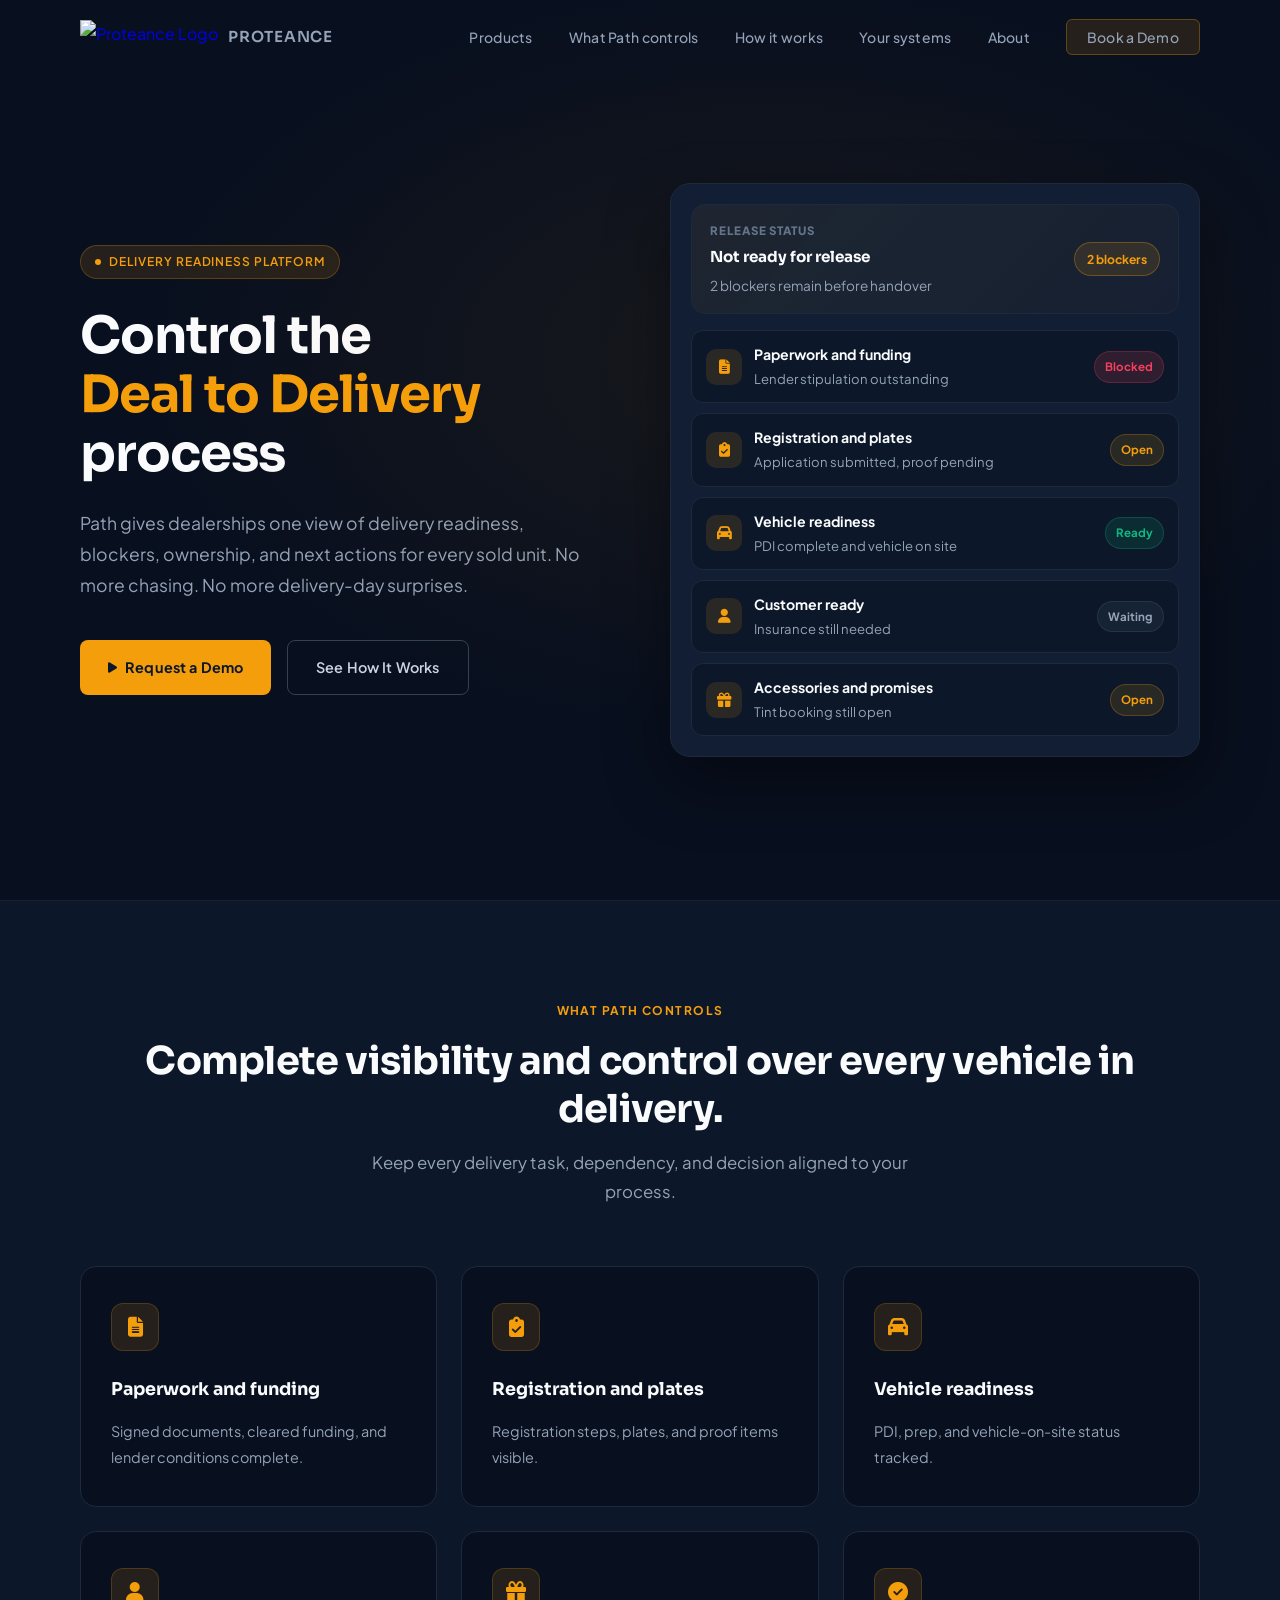
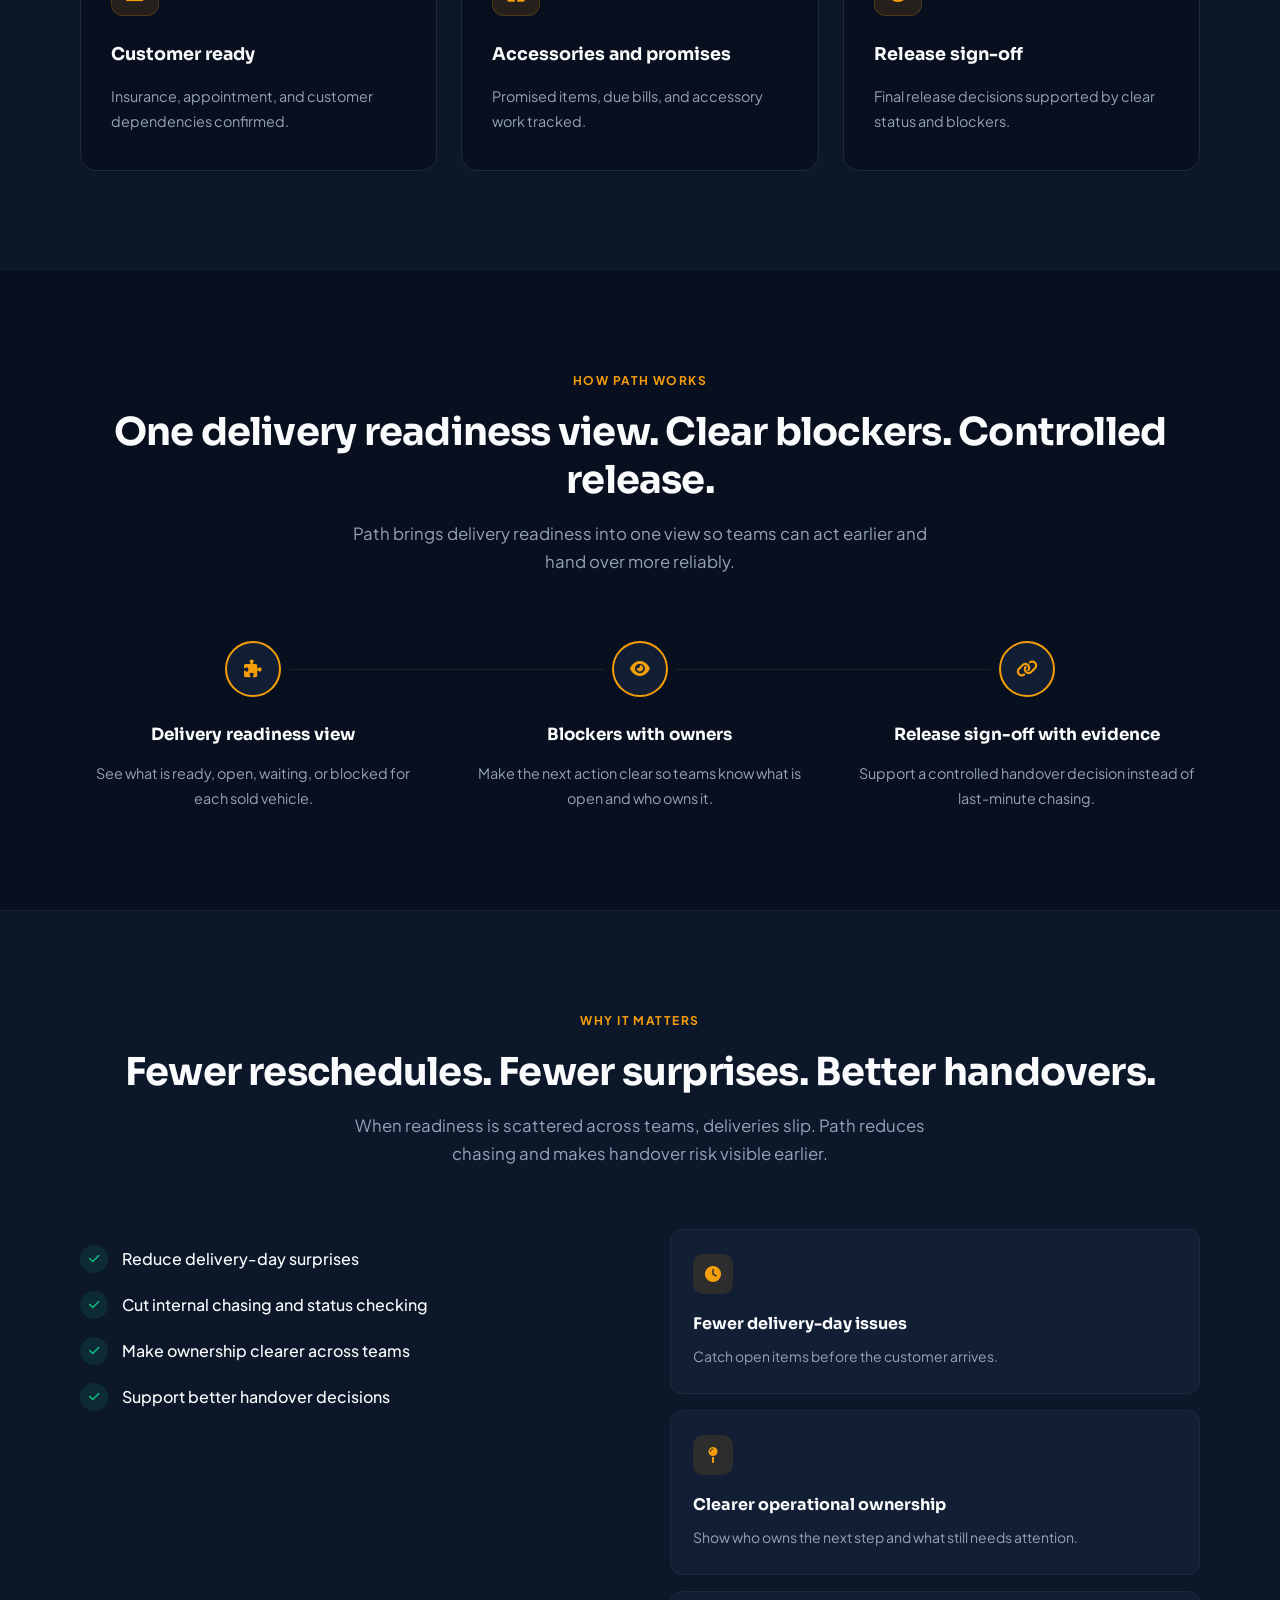
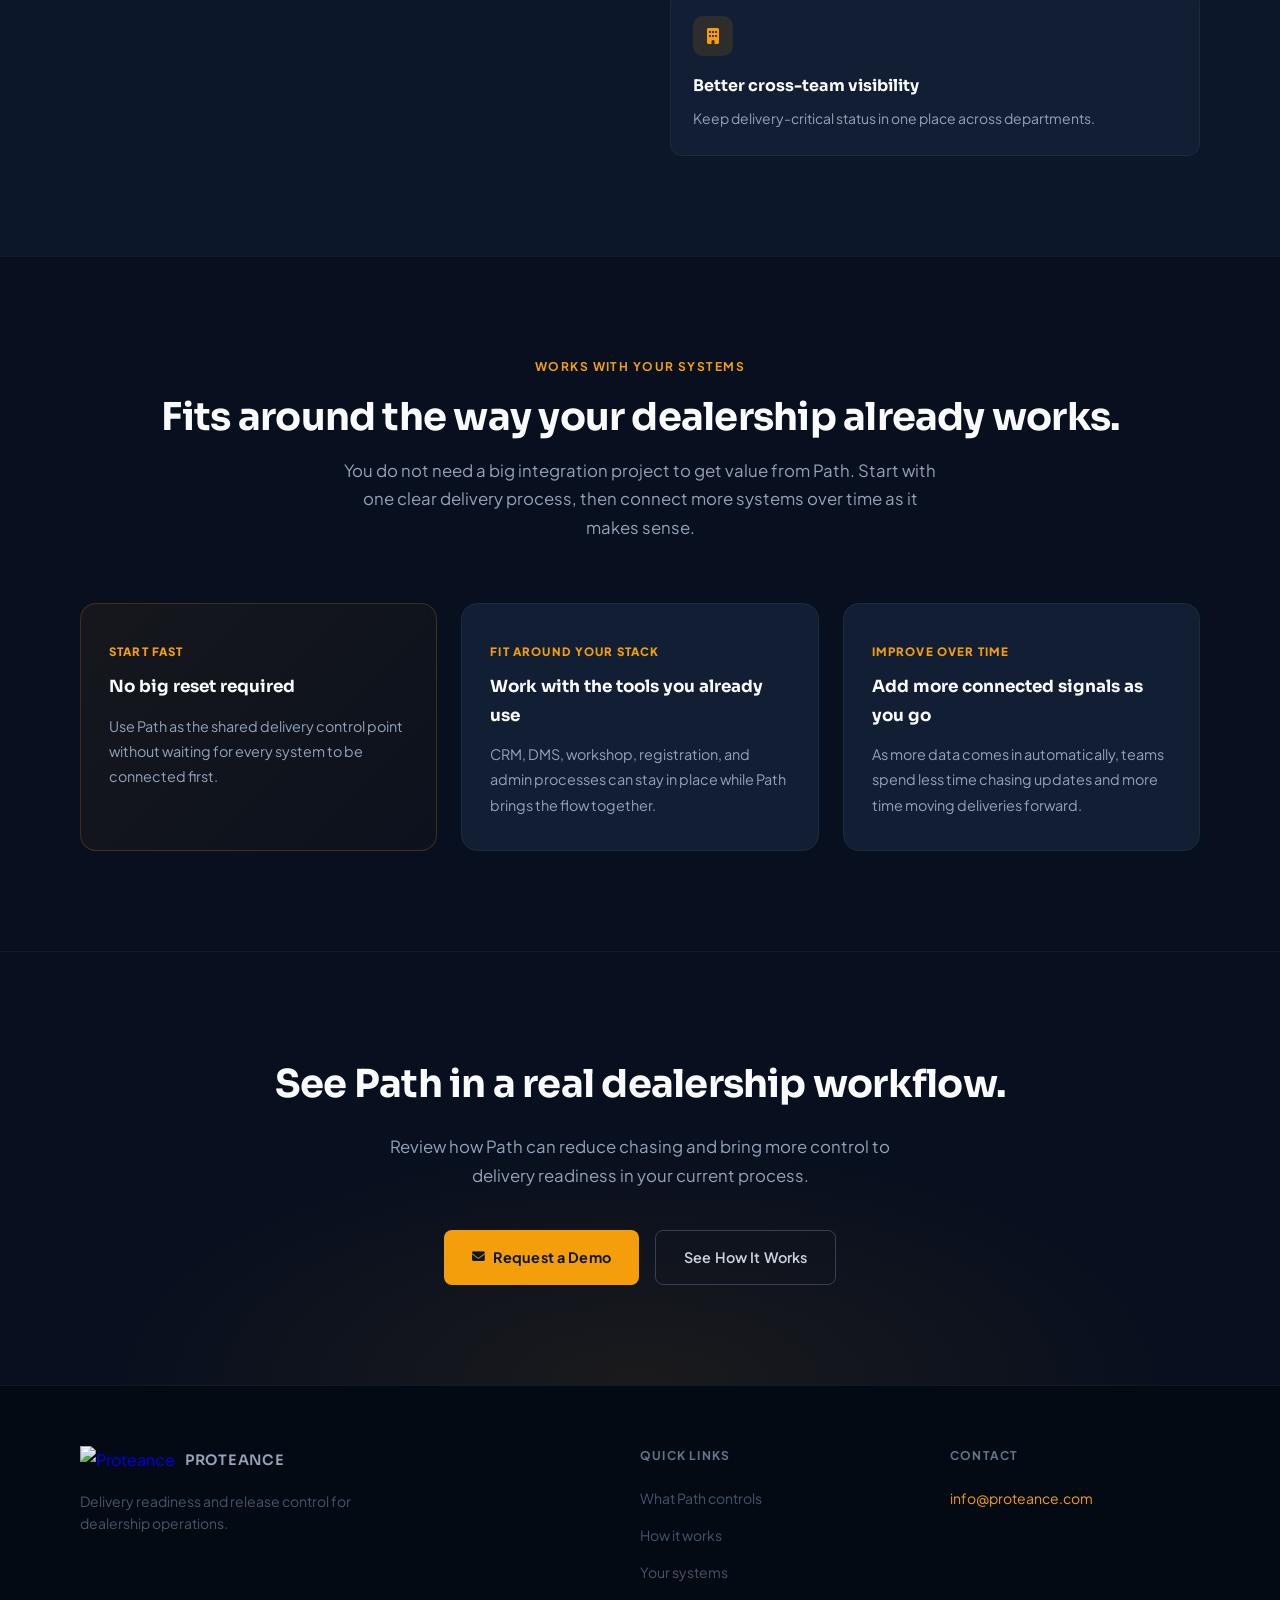
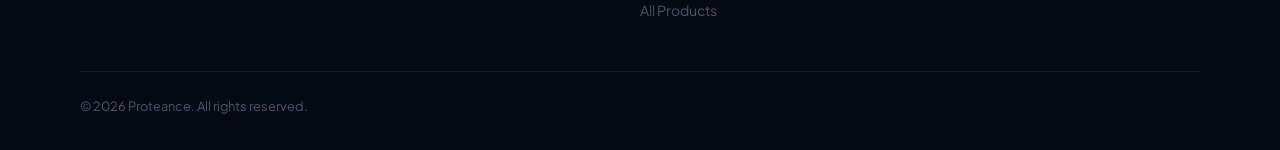
==== propath/index.html @ 4f85d1dd "Dark theme migration, add ProPath page, remove OMDA/Engage/David Campbell - Migrate styles.css to DI" ====
<!DOCTYPE html>
<html lang="en">
<head>
    <meta charset="UTF-8">
    <meta name="viewport" content="width=device-width, initial-scale=1.0">
    <title>Proteance Path — Deal to Delivery Control for Dealerships</title>
    <meta name="description" content="Proteance Path gives dealerships one view of delivery readiness, blockers, ownership, and next actions for every sold unit.">
    <link rel="preconnect" href="https://fonts.googleapis.com">
    <link rel="preconnect" href="https://fonts.gstatic.com" crossorigin>
    <link href="https://fonts.googleapis.com/css2?family=Sora:wght@300;400;500;600;700;800&family=Plus+Jakarta+Sans:ital,wght@0,300;0,400;0,500;0,600;0,700;1,400&display=swap" rel="stylesheet">
    <link rel="stylesheet" href="https://cdnjs.cloudflare.com/ajax/libs/font-awesome/6.5.1/css/all.min.css">
    <link rel="stylesheet" href="propath.css">
</head>
<body>

    <!-- ============================================
         NAVIGATION
         ============================================ -->
    <nav class="nav" id="nav">
        <div class="nav__inner">
            <a href="../index.html" class="nav__logo">
                <img src="../WebsiteImages/P-Ray-Logo-POnly-transparent-v2.png" alt="Proteance Logo">
                <span class="nav__logo-name">Proteance</span>
            </a>
            <ul class="nav__links" id="navLinks">
                <li><a href="../index.html#products">Products</a></li>
                <li><a href="#readiness">What Path controls</a></li>
                <li><a href="#how-it-works">How it works</a></li>
                <li><a href="#integrations">Your systems</a></li>
                <li><a href="../about.html">About</a></li>
                <li><a href="../index.html#contact" class="nav__cta">Book a Demo</a></li>
            </ul>
            <button class="nav__toggle" id="mobileToggle" aria-label="Open navigation menu" aria-expanded="false">
                <i class="fa fa-bars"></i>
            </button>
        </div>
    </nav>

    <!-- ============================================
         HERO
         ============================================ -->
    <section class="hero" id="hero">
        <div class="hero__inner">

            <!-- Left: Copy -->
            <div class="hero__copy">
                <div class="hero__badge">
                    <span class="hero__badge-dot"></span>
                    Delivery Readiness Platform
                </div>
                <h1 class="hero__title">
                    Control the<br>
                    <em>Deal to Delivery</em> process
                </h1>
                <p class="hero__subtitle">
                    Path gives dealerships one view of delivery readiness, blockers, ownership, and next actions for every sold unit. No more chasing. No more delivery-day surprises.
                </p>
                <div class="hero__actions">
                    <a href="../index.html#contact" class="btn--primary">
                        <i class="fa-solid fa-play" style="font-size:0.75rem"></i>
                        Request a Demo
                    </a>
                    <a href="#how-it-works" class="btn--ghost">
                        See How It Works
                    </a>
                </div>
            </div>

            <!-- Right: Status Panel -->
            <div class="hero__panel-wrapper">
                <div class="hero__panel">
                    <div class="hero__status-header">
                        <div>
                            <p class="hero__status-kicker">Release status</p>
                            <h3>Not ready for release</h3>
                            <p class="hero__status-sub">2 blockers remain before handover</p>
                        </div>
                        <span class="hero__status-pill">2 blockers</span>
                    </div>

                    <div class="hero__readiness-list">
                        <div class="hero__readiness-item">
                            <div class="hero__readiness-left">
                                <div class="hero__icon-box"><i class="fa-solid fa-file-lines"></i></div>
                                <div>
                                    <h4>Paperwork and funding</h4>
                                    <p>Lender stipulation outstanding</p>
                                </div>
                            </div>
                            <span class="readiness-tag readiness-tag--blocked">Blocked</span>
                        </div>

                        <div class="hero__readiness-item">
                            <div class="hero__readiness-left">
                                <div class="hero__icon-box"><i class="fa-solid fa-clipboard-check"></i></div>
                                <div>
                                    <h4>Registration and plates</h4>
                                    <p>Application submitted, proof pending</p>
                                </div>
                            </div>
                            <span class="readiness-tag readiness-tag--open">Open</span>
                        </div>

                        <div class="hero__readiness-item">
                            <div class="hero__readiness-left">
                                <div class="hero__icon-box"><i class="fa-solid fa-car"></i></div>
                                <div>
                                    <h4>Vehicle readiness</h4>
                                    <p>PDI complete and vehicle on site</p>
                                </div>
                            </div>
                            <span class="readiness-tag readiness-tag--good">Ready</span>
                        </div>

                        <div class="hero__readiness-item">
                            <div class="hero__readiness-left">
                                <div class="hero__icon-box"><i class="fa-solid fa-user"></i></div>
                                <div>
                                    <h4>Customer ready</h4>
                                    <p>Insurance still needed</p>
                                </div>
                            </div>
                            <span class="readiness-tag readiness-tag--waiting">Waiting</span>
                        </div>

                        <div class="hero__readiness-item">
                            <div class="hero__readiness-left">
                                <div class="hero__icon-box"><i class="fa-solid fa-gift"></i></div>
                                <div>
                                    <h4>Accessories and promises</h4>
                                    <p>Tint booking still open</p>
                                </div>
                            </div>
                            <span class="readiness-tag readiness-tag--open">Open</span>
                        </div>
                    </div>
                </div>
            </div>

        </div>
    </section>

    <!-- ============================================
         WHAT PATH CONTROLS
         ============================================ -->
    <section class="controls" id="readiness">
        <div class="section__inner">
            <div class="section__header">
                <span class="section__eyebrow">What Path controls</span>
                <h2 class="section__title reveal">Complete visibility and control over every vehicle in delivery.</h2>
                <p class="section__subtitle reveal reveal-delay-1">Keep every delivery task, dependency, and decision aligned to your process.</p>
            </div>
            <div class="controls__grid">
                <div class="control-card reveal reveal-delay-1">
                    <div class="control-card__icon"><i class="fa-solid fa-file-lines"></i></div>
                    <h3 class="control-card__title">Paperwork and funding</h3>
                    <p class="control-card__body">Signed documents, cleared funding, and lender conditions complete.</p>
                </div>
                <div class="control-card reveal reveal-delay-1">
                    <div class="control-card__icon"><i class="fa-solid fa-clipboard-check"></i></div>
                    <h3 class="control-card__title">Registration and plates</h3>
                    <p class="control-card__body">Registration steps, plates, and proof items visible.</p>
                </div>
                <div class="control-card reveal reveal-delay-2">
                    <div class="control-card__icon"><i class="fa-solid fa-car"></i></div>
                    <h3 class="control-card__title">Vehicle readiness</h3>
                    <p class="control-card__body">PDI, prep, and vehicle-on-site status tracked.</p>
                </div>
                <div class="control-card reveal reveal-delay-2">
                    <div class="control-card__icon"><i class="fa-solid fa-user"></i></div>
                    <h3 class="control-card__title">Customer ready</h3>
                    <p class="control-card__body">Insurance, appointment, and customer dependencies confirmed.</p>
                </div>
                <div class="control-card reveal reveal-delay-3">
                    <div class="control-card__icon"><i class="fa-solid fa-gift"></i></div>
                    <h3 class="control-card__title">Accessories and promises</h3>
                    <p class="control-card__body">Promised items, due bills, and accessory work tracked.</p>
                </div>
                <div class="control-card reveal reveal-delay-3">
                    <div class="control-card__icon"><i class="fa-solid fa-circle-check"></i></div>
                    <h3 class="control-card__title">Release sign-off</h3>
                    <p class="control-card__body">Final release decisions supported by clear status and blockers.</p>
                </div>
            </div>
        </div>
    </section>

    <!-- ============================================
         HOW IT WORKS
         ============================================ -->
    <section class="how" id="how-it-works">
        <div class="section__inner">
            <div class="section__header">
                <span class="section__eyebrow">How Path works</span>
                <h2 class="section__title reveal">One delivery readiness view. Clear blockers. Controlled release.</h2>
                <p class="section__subtitle reveal reveal-delay-1">Path brings delivery readiness into one view so teams can act earlier and hand over more reliably.</p>
            </div>
            <div class="how__steps">
                <div class="step reveal reveal-delay-1">
                    <div class="step__icon"><i class="fa-solid fa-puzzle-piece"></i></div>
                    <h3 class="step__title">Delivery readiness view</h3>
                    <p class="step__body">See what is ready, open, waiting, or blocked for each sold vehicle.</p>
                </div>
                <div class="step reveal reveal-delay-2">
                    <div class="step__icon"><i class="fa-solid fa-eye"></i></div>
                    <h3 class="step__title">Blockers with owners</h3>
                    <p class="step__body">Make the next action clear so teams know what is open and who owns it.</p>
                </div>
                <div class="step reveal reveal-delay-3">
                    <div class="step__icon"><i class="fa-solid fa-link"></i></div>
                    <h3 class="step__title">Release sign-off with evidence</h3>
                    <p class="step__body">Support a controlled handover decision instead of last-minute chasing.</p>
                </div>
            </div>
        </div>
    </section>

    <!-- ============================================
         WHY IT MATTERS
         ============================================ -->
    <section class="why" id="why-it-matters">
        <div class="section__inner">
            <div class="section__header">
                <span class="section__eyebrow">Why it matters</span>
                <h2 class="section__title reveal">Fewer reschedules. Fewer surprises. Better handovers.</h2>
                <p class="section__subtitle reveal reveal-delay-1">When readiness is scattered across teams, deliveries slip. Path reduces chasing and makes handover risk visible earlier.</p>
            </div>
            <div class="why__grid">
                <ul class="why__checklist reveal reveal-delay-1">
                    <li><i class="fa-solid fa-check"></i> Reduce delivery-day surprises</li>
                    <li><i class="fa-solid fa-check"></i> Cut internal chasing and status checking</li>
                    <li><i class="fa-solid fa-check"></i> Make ownership clearer across teams</li>
                    <li><i class="fa-solid fa-check"></i> Support better handover decisions</li>
                </ul>
                <div class="why__cards">
                    <div class="why-card reveal reveal-delay-2">
                        <div class="why-card__icon"><i class="fa-solid fa-clock"></i></div>
                        <h3 class="why-card__title">Fewer delivery-day issues</h3>
                        <p class="why-card__body">Catch open items before the customer arrives.</p>
                    </div>
                    <div class="why-card reveal reveal-delay-2">
                        <div class="why-card__icon"><i class="fa-solid fa-map-pin"></i></div>
                        <h3 class="why-card__title">Clearer operational ownership</h3>
                        <p class="why-card__body">Show who owns the next step and what still needs attention.</p>
                    </div>
                    <div class="why-card reveal reveal-delay-3">
                        <div class="why-card__icon"><i class="fa-solid fa-building"></i></div>
                        <h3 class="why-card__title">Better cross-team visibility</h3>
                        <p class="why-card__body">Keep delivery-critical status in one place across departments.</p>
                    </div>
                </div>
            </div>
        </div>
    </section>

    <!-- ============================================
         WORKS WITH YOUR SYSTEMS
         ============================================ -->
    <section class="integrations" id="integrations">
        <div class="section__inner">
            <div class="section__header">
                <span class="section__eyebrow">Works with your systems</span>
                <h2 class="section__title reveal">Fits around the way your dealership already works.</h2>
                <p class="section__subtitle reveal reveal-delay-1">You do not need a big integration project to get value from Path. Start with one clear delivery process, then connect more systems over time as it makes sense.</p>
            </div>
            <div class="integrations__cards">
                <div class="integration-card integration-card--accent reveal reveal-delay-1">
                    <span class="integration-card__kicker">Start fast</span>
                    <h3 class="integration-card__title">No big reset required</h3>
                    <p class="integration-card__body">Use Path as the shared delivery control point without waiting for every system to be connected first.</p>
                </div>
                <div class="integration-card reveal reveal-delay-2">
                    <span class="integration-card__kicker">Fit around your stack</span>
                    <h3 class="integration-card__title">Work with the tools you already use</h3>
                    <p class="integration-card__body">CRM, DMS, workshop, registration, and admin processes can stay in place while Path brings the flow together.</p>
                </div>
                <div class="integration-card reveal reveal-delay-3">
                    <span class="integration-card__kicker">Improve over time</span>
                    <h3 class="integration-card__title">Add more connected signals as you go</h3>
                    <p class="integration-card__body">As more data comes in automatically, teams spend less time chasing updates and more time moving deliveries forward.</p>
                </div>
            </div>
        </div>
    </section>

    <!-- ============================================
         CTA
         ============================================ -->
    <section class="cta-band" id="contact">
        <div class="section__inner">
            <h2 class="cta-band__title reveal">See Path in a real dealership workflow.</h2>
            <p class="cta-band__sub reveal reveal-delay-1">Review how Path can reduce chasing and bring more control to delivery readiness in your current process.</p>
            <div class="cta-band__actions reveal reveal-delay-2">
                <a href="../index.html#contact" class="btn--primary">
                    <i class="fa-solid fa-envelope" style="font-size:0.8rem"></i>
                    Request a Demo
                </a>
                <a href="#how-it-works" class="btn--ghost">
                    See How It Works
                </a>
            </div>
        </div>
    </section>

    <!-- ============================================
         FOOTER
         ============================================ -->
    <footer class="footer">
        <div class="footer__inner">
            <div class="footer__grid">
                <div>
                    <a href="../index.html" class="footer__brand-logo">
                        <img src="../WebsiteImages/P-Ray-Logo-POnly-transparent-v2.png" alt="Proteance">
                        <span class="footer__brand-name">Proteance</span>
                    </a>
                    <p class="footer__tagline">Delivery readiness and release control for dealership operations.</p>
                </div>
                <div>
                    <p class="footer__col-title">Quick Links</p>
                    <ul class="footer__links">
                        <li><a href="#readiness">What Path controls</a></li>
                        <li><a href="#how-it-works">How it works</a></li>
                        <li><a href="#integrations">Your systems</a></li>
                        <li><a href="../index.html#products">All Products</a></li>
                    </ul>
                </div>
                <div>
                    <p class="footer__col-title">Contact</p>
                    <a href="mailto:info@proteance.com" class="footer__contact-email">info@proteance.com</a>
                </div>
            </div>
            <div class="footer__bottom">
                <p class="footer__copy">&copy; 2026 Proteance. All rights reserved.</p>
            </div>
        </div>
    </footer>

    <script>
    // Sticky nav
    const nav = document.getElementById('nav');
    window.addEventListener('scroll', () => {
        nav.classList.toggle('scrolled', window.scrollY > 40);
    });

    // Mobile nav
    const mobileToggle = document.getElementById('mobileToggle');
    const navLinks = document.getElementById('navLinks');
    mobileToggle.addEventListener('click', () => {
        const isOpen = navLinks.classList.toggle('open');
        mobileToggle.querySelector('i').className = isOpen ? 'fa fa-xmark' : 'fa fa-bars';
        mobileToggle.setAttribute('aria-expanded', isOpen ? 'true' : 'false');
    });
    navLinks.querySelectorAll('a').forEach(link => {
        link.addEventListener('click', () => {
            navLinks.classList.remove('open');
            mobileToggle.querySelector('i').className = 'fa fa-bars';
            mobileToggle.setAttribute('aria-expanded', 'false');
        });
    });

    // Scroll reveal
    const revealEls = document.querySelectorAll('.reveal');
    const revealObserver = new IntersectionObserver((entries) => {
        entries.forEach(entry => {
            if (entry.isIntersecting) {
                entry.target.classList.add('visible');
                revealObserver.unobserve(entry.target);
            }
        });
    }, { threshold: 0.1, rootMargin: '0px 0px -40px 0px' });
    revealEls.forEach(el => revealObserver.observe(el));

    // Smooth scroll
    document.querySelectorAll('a[href^="#"]').forEach(anchor => {
        anchor.addEventListener('click', function(e) {
            const href = this.getAttribute('href');
            if (!href || href === '#') return;
            const target = document.querySelector(href);
            if (!target) return;
            e.preventDefault();
            const navHeight = nav.offsetHeight;
            const targetPos = target.getBoundingClientRect().top + window.scrollY - navHeight - 16;
            window.scrollTo({ top: targetPos, behavior: 'smooth' });
        });
    });
    </script>
</body>
</html>
---- propath/propath.css ----
/* ============================================
   PROTEANCE PATH — Dark theme (DIBOP family)
   Accent: amber (#F59E0B)
   ============================================ */

/* ============================================
   DESIGN SYSTEM
   ============================================ */
:root {
    --midnight: #080F1E;
    --navy: #0C1829;
    --navy-light: #111E33;
    --surface: #162035;
    --amber: #F59E0B;
    --amber-dim: rgba(245, 158, 11, 0.12);
    --amber-glow: rgba(245, 158, 11, 0.35);
    --amber-bright: #FBC43A;
    --green: #10B981;
    --green-dim: rgba(16, 185, 129, 0.12);
    --orange-dim: rgba(251, 146, 60, 0.15);
    --rose: #F43F5E;
    --rose-dim: rgba(244, 63, 94, 0.15);
    --white: #FAFBFD;
    --gray-100: #F1F5F9;
    --gray-200: #E2E8F0;
    --gray-300: #CBD5E1;
    --gray-400: #94A3B8;
    --gray-500: #64748B;
    --gray-600: #475569;
    --gray-700: #334155;
    --gray-800: #1E293B;
    --text-primary: #F1F5F9;
    --text-secondary: #94A3B8;
    --font-display: 'Sora', sans-serif;
    --font-body: 'Plus Jakarta Sans', sans-serif;
    --ease-out-expo: cubic-bezier(0.16, 1, 0.3, 1);
    --ease-out-back: cubic-bezier(0.34, 1.56, 0.64, 1);
}

/* ============================================
   RESET & BASE
   ============================================ */
*, *::before, *::after { margin: 0; padding: 0; box-sizing: border-box; }

html {
    scroll-behavior: smooth;
    -webkit-font-smoothing: antialiased;
    -moz-osx-font-smoothing: grayscale;
}

body {
    font-family: var(--font-body);
    font-size: 16px;
    line-height: 1.7;
    color: var(--text-primary);
    background: var(--midnight);
    overflow-x: hidden;
}

/* ============================================
   NAVIGATION
   ============================================ */
.nav {
    position: fixed; top: 0; left: 0; right: 0; z-index: 100;
    padding: 20px 0;
    transition: all 0.4s var(--ease-out-expo);
}

.nav.scrolled {
    padding: 12px 0;
    background: rgba(8, 15, 30, 0.96);
    backdrop-filter: blur(20px);
    -webkit-backdrop-filter: blur(20px);
    border-bottom: 1px solid rgba(255,255,255,0.06);
}

.nav__inner {
    max-width: 1200px; margin: 0 auto; padding: 0 40px;
    display: flex; align-items: center; justify-content: space-between;
}

.nav__logo { display: flex; align-items: center; gap: 10px; text-decoration: none; }
.nav__logo img { height: 34px; width: auto; }
.nav__logo-name {
    font-family: var(--font-display);
    font-size: 0.95rem; font-weight: 600; letter-spacing: 0.05em;
    color: var(--gray-400); text-transform: uppercase;
}

.nav__links {
    display: flex; align-items: center; gap: 36px; list-style: none;
}
.nav__links a {
    font-size: 0.875rem; font-weight: 500; color: var(--gray-400);
    text-decoration: none; letter-spacing: 0.02em;
    transition: color 0.2s ease;
}
.nav__links a:hover { color: var(--white); }

.nav__cta {
    background: var(--amber-dim);
    border: 1px solid rgba(245, 158, 11, 0.3);
    color: var(--amber); padding: 8px 20px; border-radius: 6px;
    font-size: 0.875rem; font-weight: 600; letter-spacing: 0.02em;
    text-decoration: none; transition: all 0.2s ease;
}
.nav__cta:hover {
    background: rgba(245, 158, 11, 0.22);
    transform: translateY(-1px);
    color: var(--amber);
}

.nav__toggle {
    display: none; background: none; border: none; cursor: pointer;
    color: var(--gray-400); font-size: 1.25rem; padding: 4px;
    transition: color 0.2s ease;
}
.nav__toggle:hover { color: var(--white); }

/* ============================================
   SCROLL REVEAL
   ============================================ */
.reveal {
    opacity: 0;
    transform: translateY(28px);
    transition: opacity 0.7s var(--ease-out-expo), transform 0.7s var(--ease-out-expo);
}
.reveal.visible { opacity: 1; transform: translateY(0); }
.reveal-delay-1 { transition-delay: 0.1s; }
.reveal-delay-2 { transition-delay: 0.2s; }
.reveal-delay-3 { transition-delay: 0.3s; }

/* ============================================
   SHARED SECTIONS
   ============================================ */
.section__inner {
    max-width: 1200px; margin: 0 auto; padding: 0 40px;
}

.section__header {
    text-align: center; margin-bottom: 60px;
}
.section__eyebrow {
    font-size: 0.75rem; font-weight: 700; letter-spacing: 0.12em;
    text-transform: uppercase; color: var(--amber);
    margin-bottom: 16px; display: block;
}
.section__title {
    font-family: var(--font-display);
    font-size: clamp(1.7rem, 3vw, 2.4rem);
    font-weight: 700; color: var(--white);
    line-height: 1.25; letter-spacing: -0.02em;
}
.section__subtitle {
    margin-top: 16px; font-size: 1.05rem;
    color: var(--text-secondary); max-width: 600px;
    margin-left: auto; margin-right: auto;
}

/* ============================================
   BUTTONS
   ============================================ */
.btn--primary {
    display: inline-flex; align-items: center; gap: 8px;
    background: var(--amber); color: #0C1829;
    padding: 14px 28px; border-radius: 8px;
    font-size: 0.9rem; font-weight: 700; letter-spacing: 0.01em;
    text-decoration: none; transition: all 0.25s var(--ease-out-back);
    border: none; cursor: pointer;
}
.btn--primary:hover {
    background: var(--amber-bright);
    transform: translateY(-2px);
    box-shadow: 0 8px 24px rgba(245, 158, 11, 0.35);
}

.btn--ghost {
    display: inline-flex; align-items: center; gap: 8px;
    background: transparent;
    border: 1px solid var(--gray-700);
    color: var(--gray-300);
    padding: 14px 28px; border-radius: 8px;
    font-size: 0.9rem; font-weight: 600; letter-spacing: 0.01em;
    text-decoration: none; transition: all 0.25s ease;
    cursor: pointer;
}
.btn--ghost:hover {
    border-color: var(--gray-500);
    color: var(--white);
    transform: translateY(-2px);
}

/* ============================================
   HERO SECTION
   ============================================ */
.hero {
    min-height: 100vh;
    display: flex; align-items: center;
    padding: 120px 0 80px;
    position: relative; overflow: hidden;
}

.hero::before {
    content: '';
    position: absolute; inset: 0;
    background: radial-gradient(ellipse 70% 60% at 60% 40%, rgba(245, 158, 11, 0.07) 0%, transparent 70%);
    pointer-events: none;
}

.hero__inner {
    max-width: 1200px; margin: 0 auto; padding: 0 40px;
    display: grid; grid-template-columns: 1fr 1fr;
    gap: 60px; align-items: center;
}

.hero__badge {
    display: inline-flex; align-items: center; gap: 8px;
    background: var(--amber-dim);
    border: 1px solid rgba(245, 158, 11, 0.25);
    color: var(--amber); padding: 6px 14px; border-radius: 100px;
    font-size: 0.75rem; font-weight: 600; letter-spacing: 0.08em;
    text-transform: uppercase; margin-bottom: 28px;
}

.hero__badge-dot {
    width: 6px; height: 6px; border-radius: 50%;
    background: var(--amber);
    animation: badge-pulse 2s ease-in-out infinite;
}

@keyframes badge-pulse {
    0%, 100% { opacity: 1; transform: scale(1); }
    50% { opacity: 0.4; transform: scale(0.7); }
}

.hero__title {
    font-family: var(--font-display);
    font-size: clamp(2.2rem, 4vw, 3.4rem);
    font-weight: 700; line-height: 1.15;
    color: var(--white); margin-bottom: 24px;
    letter-spacing: -0.02em;
}

.hero__title em {
    font-style: normal; color: var(--amber);
}

.hero__subtitle {
    font-size: 1.1rem; line-height: 1.75;
    color: var(--text-secondary); margin-bottom: 40px;
    max-width: 520px;
}

.hero__actions { display: flex; gap: 16px; flex-wrap: wrap; }

/* ============================================
   HERO STATUS PANEL
   ============================================ */
.hero__panel-wrapper {
    position: relative;
}

.hero__panel {
    background: var(--navy-light);
    border: 1px solid var(--gray-800);
    border-radius: 20px;
    padding: 20px;
    box-shadow: 0 26px 64px rgba(0, 0, 0, 0.4);
}

.hero__status-header {
    display: flex; align-items: center; justify-content: space-between;
    gap: 1rem;
    padding: 16px 18px;
    margin-bottom: 16px;
    border: 1px solid var(--gray-800);
    border-radius: 14px;
    background: linear-gradient(135deg, rgba(245, 158, 11, 0.06), rgba(245, 158, 11, 0.02));
}

.hero__status-kicker {
    margin-bottom: 4px;
    color: var(--gray-500);
    font-size: 0.72rem; font-weight: 800;
    letter-spacing: 0.08em; text-transform: uppercase;
}

.hero__status-header h3 {
    font-family: var(--font-display);
    font-size: 0.95rem; font-weight: 700;
    color: var(--white); margin-bottom: 2px;
}

.hero__status-sub {
    font-size: 0.85rem; color: var(--text-secondary); margin: 4px 0 0;
}

.hero__status-pill {
    padding: 6px 12px;
    border: 1px solid rgba(245, 158, 11, 0.3);
    border-radius: 100px;
    background: var(--amber-dim);
    color: var(--amber);
    font-size: 0.76rem; font-weight: 700;
    white-space: nowrap;
}

.hero__readiness-list {
    display: grid; gap: 10px;
}

.hero__readiness-item {
    display: flex; align-items: center; justify-content: space-between;
    gap: 1rem;
    padding: 12px 14px;
    border: 1px solid var(--gray-800);
    border-radius: 12px;
    background: var(--navy);
    transition: transform 0.18s ease, border-color 0.18s ease;
}
.hero__readiness-item:hover {
    transform: translateY(-1px);
    border-color: var(--gray-700);
}

.hero__readiness-left {
    display: flex; align-items: center; gap: 12px; min-width: 0;
}

.hero__icon-box {
    width: 36px; height: 36px; border-radius: 10px;
    background: var(--amber-dim);
    display: flex; align-items: center; justify-content: center;
    color: var(--amber); font-size: 0.9rem; flex-shrink: 0;
}

.hero__readiness-item h4 {
    font-size: 0.88rem; font-weight: 700;
    color: var(--white); margin-bottom: 1px;
}

.hero__readiness-item p {
    font-size: 0.82rem;
    color: var(--text-secondary); margin: 0;
}

.readiness-tag {
    flex: 0 0 auto;
    padding: 5px 10px;
    border-radius: 100px;
    font-size: 0.72rem; font-weight: 700;
    white-space: nowrap;
}

.readiness-tag--good {
    background: var(--green-dim);
    color: var(--green);
    border: 1px solid rgba(16, 185, 129, 0.25);
}

.readiness-tag--open {
    background: var(--amber-dim);
    color: var(--amber);
    border: 1px solid rgba(245, 158, 11, 0.25);
}

.readiness-tag--waiting {
    background: rgba(100, 116, 139, 0.12);
    color: var(--gray-400);
    border: 1px solid rgba(100, 116, 139, 0.2);
}

.readiness-tag--blocked {
    background: var(--rose-dim);
    color: var(--rose);
    border: 1px solid rgba(244, 63, 94, 0.25);
}

/* ============================================
   WHAT PATH CONTROLS
   ============================================ */
.controls {
    padding: 100px 0;
    background: var(--navy);
    border-top: 1px solid rgba(255,255,255,0.04);
}

.controls__grid {
    display: grid; grid-template-columns: repeat(3, 1fr);
    gap: 24px;
}

.control-card {
    background: var(--midnight);
    border: 1px solid var(--gray-800);
    border-radius: 16px; padding: 36px 30px;
    transition: border-color 0.3s ease, transform 0.3s ease;
    position: relative; overflow: hidden;
}
.control-card::before {
    content: '';
    position: absolute; top: 0; left: 0; right: 0; height: 3px;
    background: linear-gradient(to right, var(--amber), transparent);
    opacity: 0; transition: opacity 0.3s ease;
}
.control-card:hover {
    border-color: rgba(245, 158, 11, 0.3);
    transform: translateY(-5px);
}
.control-card:hover::before { opacity: 1; }

.control-card__icon {
    width: 48px; height: 48px; border-radius: 12px;
    background: var(--amber-dim);
    border: 1px solid rgba(245, 158, 11, 0.2);
    display: flex; align-items: center; justify-content: center;
    font-size: 1.25rem; margin-bottom: 24px; color: var(--amber);
}

.control-card__title {
    font-family: var(--font-display);
    font-size: 1.1rem; font-weight: 700;
    color: var(--white); margin-bottom: 14px;
}

.control-card__body {
    font-size: 0.9rem; line-height: 1.75;
    color: var(--text-secondary);
}

/* ============================================
   HOW IT WORKS
   ============================================ */
.how {
    padding: 100px 0;
    background: var(--midnight);
}

.how__steps {
    display: grid; grid-template-columns: repeat(3, 1fr);
    gap: 40px; margin-top: 64px; position: relative;
}

.how__steps::before {
    content: '';
    position: absolute; top: 28px; left: calc(16.66% + 20px); right: calc(16.66% + 20px);
    height: 1px; background: var(--amber-dim);
    z-index: 0;
}

.step {
    position: relative; text-align: center; z-index: 1;
}

.step__icon {
    width: 56px; height: 56px; border-radius: 50%;
    background: var(--navy-light);
    border: 2px solid var(--amber);
    display: flex; align-items: center; justify-content: center;
    font-size: 1.1rem; color: var(--amber);
    margin: 0 auto 24px;
    position: relative; z-index: 1;
    box-shadow: 0 0 0 8px var(--midnight);
}

.step__title {
    font-family: var(--font-display);
    font-size: 1.05rem; font-weight: 700;
    color: var(--white); margin-bottom: 12px;
}

.step__body {
    font-size: 0.9rem; line-height: 1.7;
    color: var(--text-secondary);
}

/* ============================================
   WHY IT MATTERS
   ============================================ */
.why {
    padding: 100px 0;
    background: var(--navy);
    border-top: 1px solid rgba(255,255,255,0.04);
}

.why__grid {
    display: grid; grid-template-columns: 1fr 1fr;
    gap: 60px; align-items: start;
}

.why__checklist {
    list-style: none; display: flex; flex-direction: column; gap: 18px;
    padding-top: 16px;
}

.why__checklist li {
    display: flex; align-items: center; gap: 14px;
    font-size: 1rem; font-weight: 500;
    color: var(--white);
}

.why__checklist li i {
    width: 28px; height: 28px; border-radius: 50%;
    background: var(--green-dim);
    color: var(--green);
    display: flex; align-items: center; justify-content: center;
    font-size: 0.75rem; flex-shrink: 0;
}

.why__cards {
    display: flex; flex-direction: column; gap: 16px;
}

.why-card {
    background: var(--navy-light);
    border: 1px solid var(--gray-800);
    border-radius: 12px; padding: 24px 22px;
    transition: border-color 0.3s ease, transform 0.3s ease;
}
.why-card:hover {
    border-color: rgba(245, 158, 11, 0.3);
    transform: translateY(-3px);
}

.why-card__icon {
    width: 40px; height: 40px; border-radius: 10px;
    background: var(--amber-dim);
    display: flex; align-items: center; justify-content: center;
    font-size: 1rem; margin-bottom: 16px; color: var(--amber);
}

.why-card__title {
    font-family: var(--font-display);
    font-size: 1rem; font-weight: 700;
    color: var(--white); margin-bottom: 8px;
}

.why-card__body {
    font-size: 0.875rem; line-height: 1.7;
    color: var(--text-secondary);
}

/* ============================================
   WORKS WITH YOUR SYSTEMS
   ============================================ */
.integrations {
    padding: 100px 0;
    background: var(--midnight);
    border-top: 1px solid rgba(255,255,255,0.04);
}

.integrations__cards {
    display: grid; grid-template-columns: repeat(3, 1fr);
    gap: 24px;
}

.integration-card {
    background: var(--navy-light);
    border: 1px solid var(--gray-800);
    border-radius: 16px; padding: 32px 28px;
    transition: border-color 0.3s ease, transform 0.3s ease;
}
.integration-card:hover {
    border-color: rgba(245, 158, 11, 0.3);
    transform: translateY(-4px);
}

.integration-card--accent {
    background: linear-gradient(135deg, rgba(245, 158, 11, 0.06), rgba(245, 158, 11, 0.02));
    border-color: rgba(245, 158, 11, 0.2);
}

.integration-card__kicker {
    display: inline-block;
    margin-bottom: 12px;
    color: var(--amber);
    font-size: 0.72rem; font-weight: 800;
    letter-spacing: 0.1em; text-transform: uppercase;
}

.integration-card__title {
    font-family: var(--font-display);
    font-size: 1.05rem; font-weight: 700;
    color: var(--white); margin-bottom: 12px;
}

.integration-card__body {
    font-size: 0.9rem; line-height: 1.75;
    color: var(--text-secondary);
}

/* ============================================
   CTA
   ============================================ */
.cta-band {
    padding: 100px 0;
    background: var(--midnight);
    border-top: 1px solid rgba(255,255,255,0.04);
    text-align: center; position: relative; overflow: hidden;
}

.cta-band::before {
    content: '';
    position: absolute; inset: 0;
    background: radial-gradient(ellipse 60% 80% at 50% 100%, rgba(245,158,11,0.08) 0%, transparent 70%);
    pointer-events: none;
}

.cta-band__title {
    font-family: var(--font-display);
    font-size: clamp(1.8rem, 3vw, 2.6rem);
    font-weight: 700; color: var(--white);
    margin-bottom: 16px; letter-spacing: -0.02em;
}

.cta-band__sub {
    font-size: 1.05rem; color: var(--text-secondary);
    max-width: 520px; margin: 0 auto 40px;
    line-height: 1.7;
}

.cta-band__actions { display: flex; gap: 16px; justify-content: center; flex-wrap: wrap; }

/* ============================================
   FOOTER
   ============================================ */
.footer {
    background: #040A14;
    border-top: 1px solid rgba(255,255,255,0.06);
    padding: 60px 0 32px;
}

.footer__inner {
    max-width: 1200px; margin: 0 auto; padding: 0 40px;
}

.footer__grid {
    display: grid; grid-template-columns: 2fr 1fr 1fr;
    gap: 60px; margin-bottom: 48px;
}

.footer__brand-logo {
    display: flex; align-items: center; gap: 10px; margin-bottom: 14px;
    text-decoration: none;
}
.footer__brand-logo img { height: 30px; width: auto; }
.footer__brand-name {
    font-family: var(--font-display);
    font-size: 0.9rem; font-weight: 600;
    letter-spacing: 0.05em; color: var(--gray-400);
    text-transform: uppercase;
}

.footer__tagline {
    font-size: 0.875rem; color: var(--gray-600);
    line-height: 1.6; max-width: 280px;
}

.footer__col-title {
    font-size: 0.75rem; font-weight: 700;
    letter-spacing: 0.1em; text-transform: uppercase;
    color: var(--gray-500); margin-bottom: 18px;
}

.footer__links { list-style: none; display: flex; flex-direction: column; gap: 10px; }
.footer__links a {
    font-size: 0.875rem; color: var(--gray-600);
    text-decoration: none; transition: color 0.2s ease;
}
.footer__links a:hover { color: var(--gray-300); }

.footer__contact-email {
    font-size: 0.875rem; color: var(--amber);
    text-decoration: none; transition: color 0.2s ease;
}
.footer__contact-email:hover { color: var(--amber-bright); }

.footer__bottom {
    border-top: 1px solid rgba(255,255,255,0.06);
    padding-top: 24px;
    display: flex; justify-content: space-between; align-items: center;
}

.footer__copy {
    font-size: 0.8rem; color: var(--gray-600);
}

/* ============================================
   RESPONSIVE
   ============================================ */
@media (max-width: 1024px) {
    .hero__inner { gap: 40px; }
    .controls__grid { gap: 16px; }
    .integrations__cards { gap: 16px; }
}

@media (max-width: 900px) {
    .hero__inner {
        grid-template-columns: 1fr;
        text-align: center;
    }
    .hero__subtitle { margin-left: auto; margin-right: auto; }
    .hero__actions { justify-content: center; }
    .hero__panel-wrapper { max-width: 480px; margin: 0 auto; }

    .controls__grid,
    .how__steps,
    .integrations__cards { grid-template-columns: 1fr 1fr; }

    .how__steps::before { display: none; }

    .why__grid { grid-template-columns: 1fr; gap: 40px; }
    .footer__grid { grid-template-columns: 1fr 1fr; gap: 40px; }
}

@media (max-width: 640px) {
    .nav__inner { padding: 0 20px; }
    .nav__links {
        display: none; flex-direction: column; gap: 0;
        position: absolute; top: 100%; left: 0; right: 0;
        background: rgba(8,15,30,0.98);
        border-bottom: 1px solid rgba(255,255,255,0.08);
        padding: 16px 0;
    }
    .nav__links.open { display: flex; }
    .nav__links li { padding: 2px 0; }
    .nav__links a { padding: 12px 24px; display: block; font-size: 0.95rem; }
    .nav__toggle { display: block; }

    .hero { padding: 100px 0 60px; }
    .hero__inner,
    .section__inner { padding: 0 20px; }

    .controls__grid,
    .how__steps,
    .integrations__cards { grid-template-columns: 1fr; }

    .footer__grid { grid-template-columns: 1fr; gap: 32px; }
    .footer__inner { padding: 0 20px; }
    .footer__bottom { flex-direction: column; gap: 8px; text-align: center; }
}
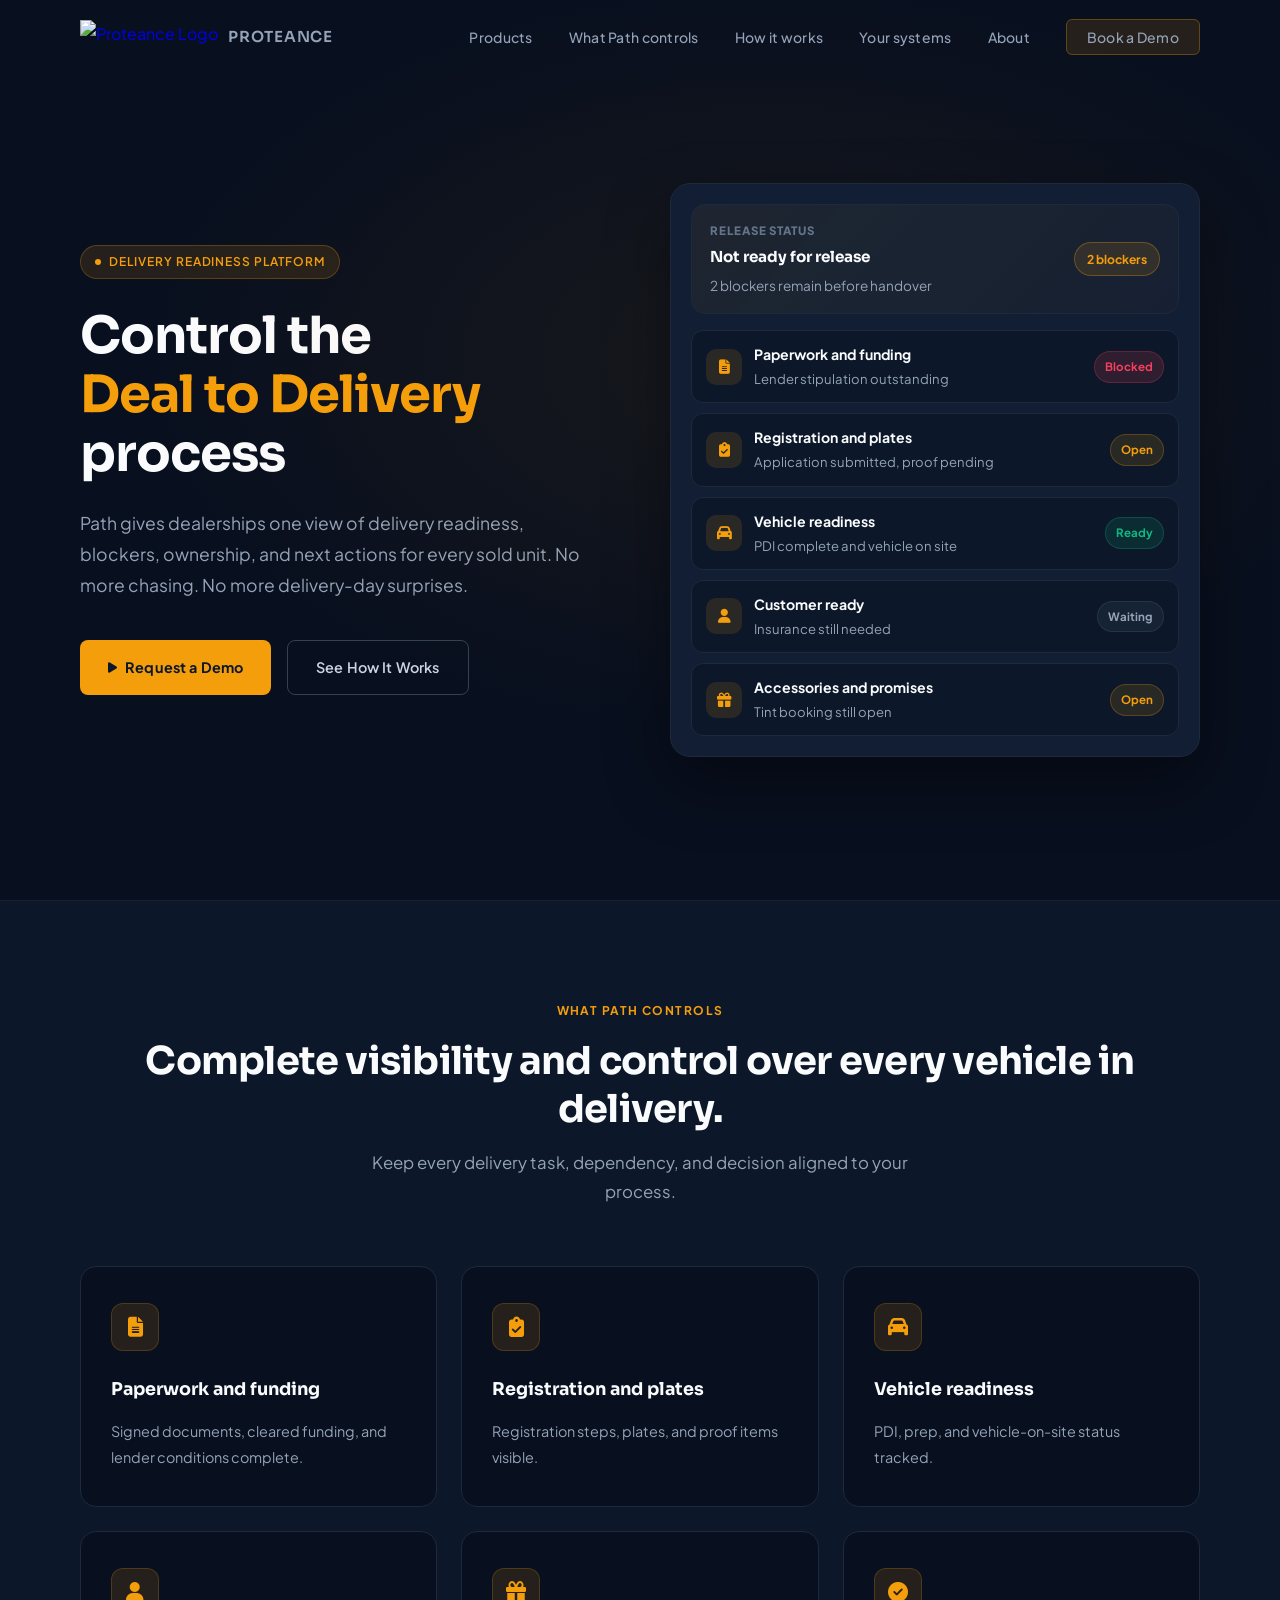
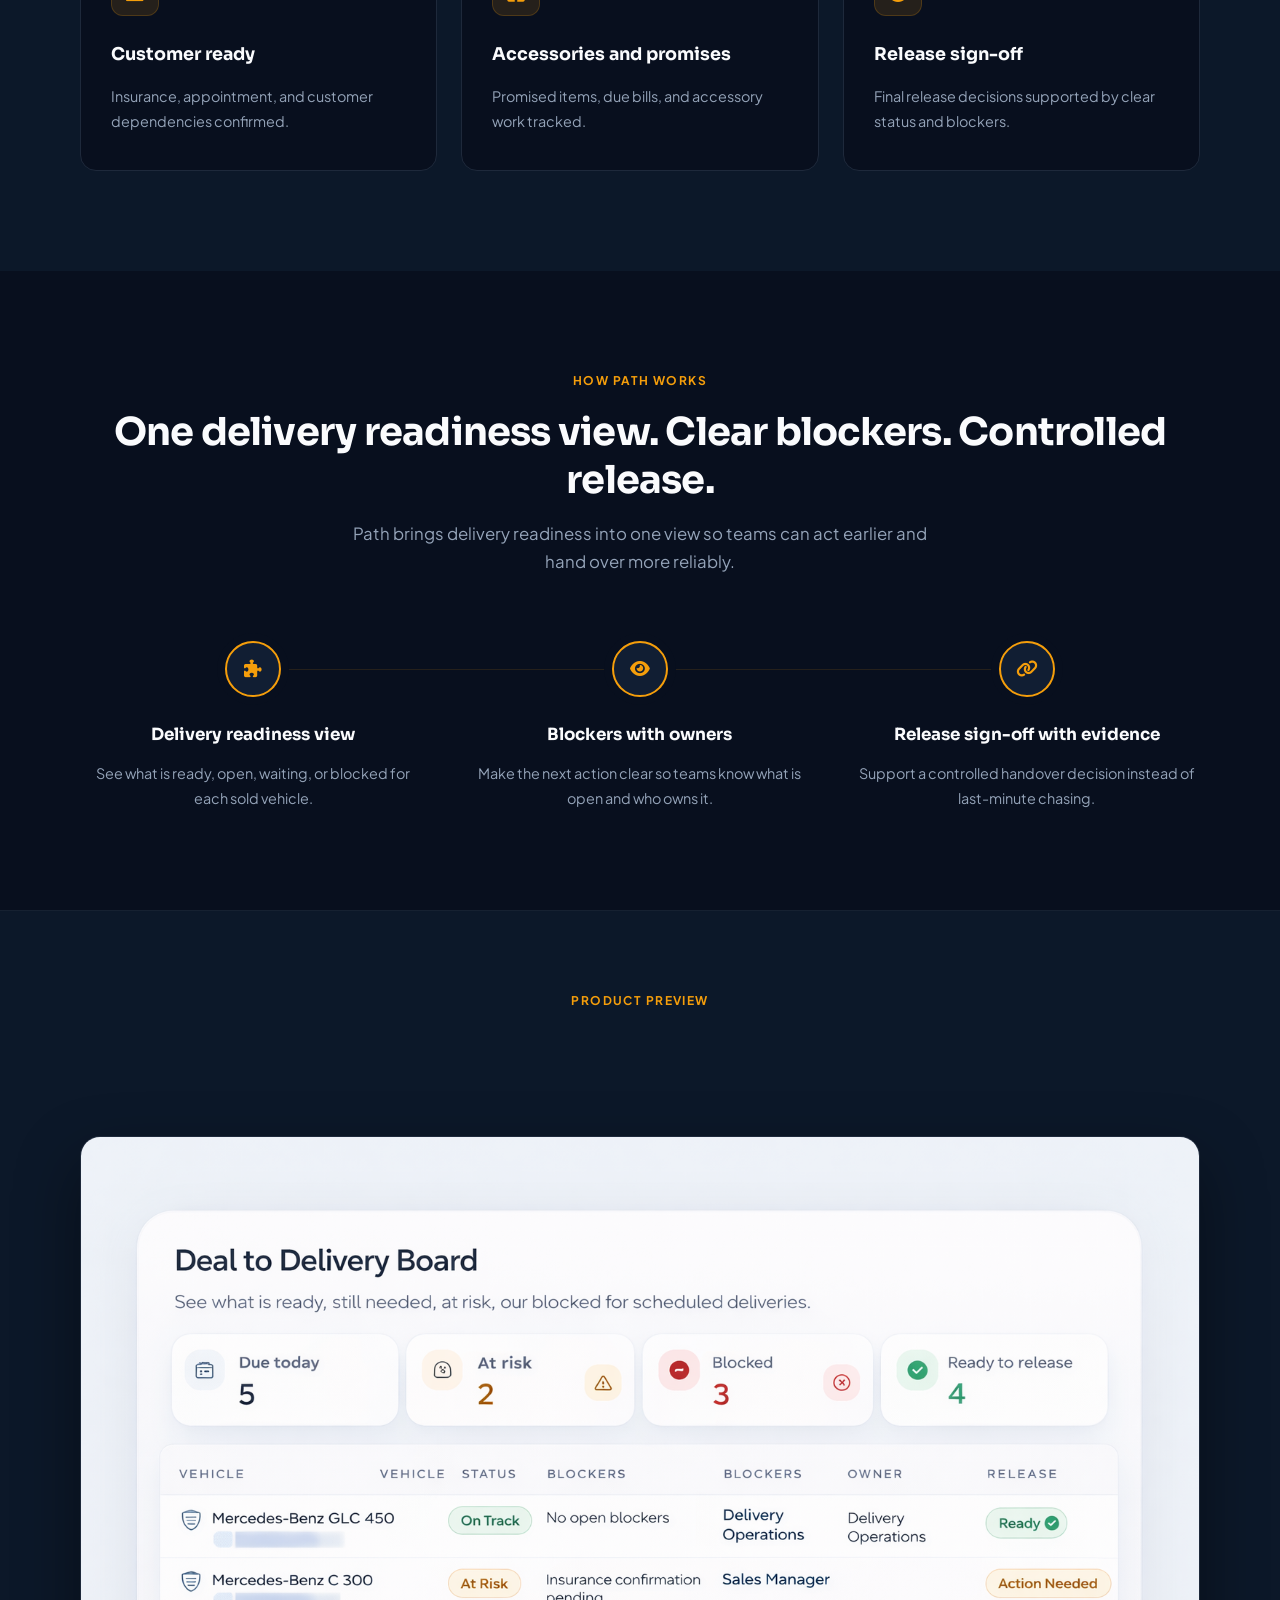
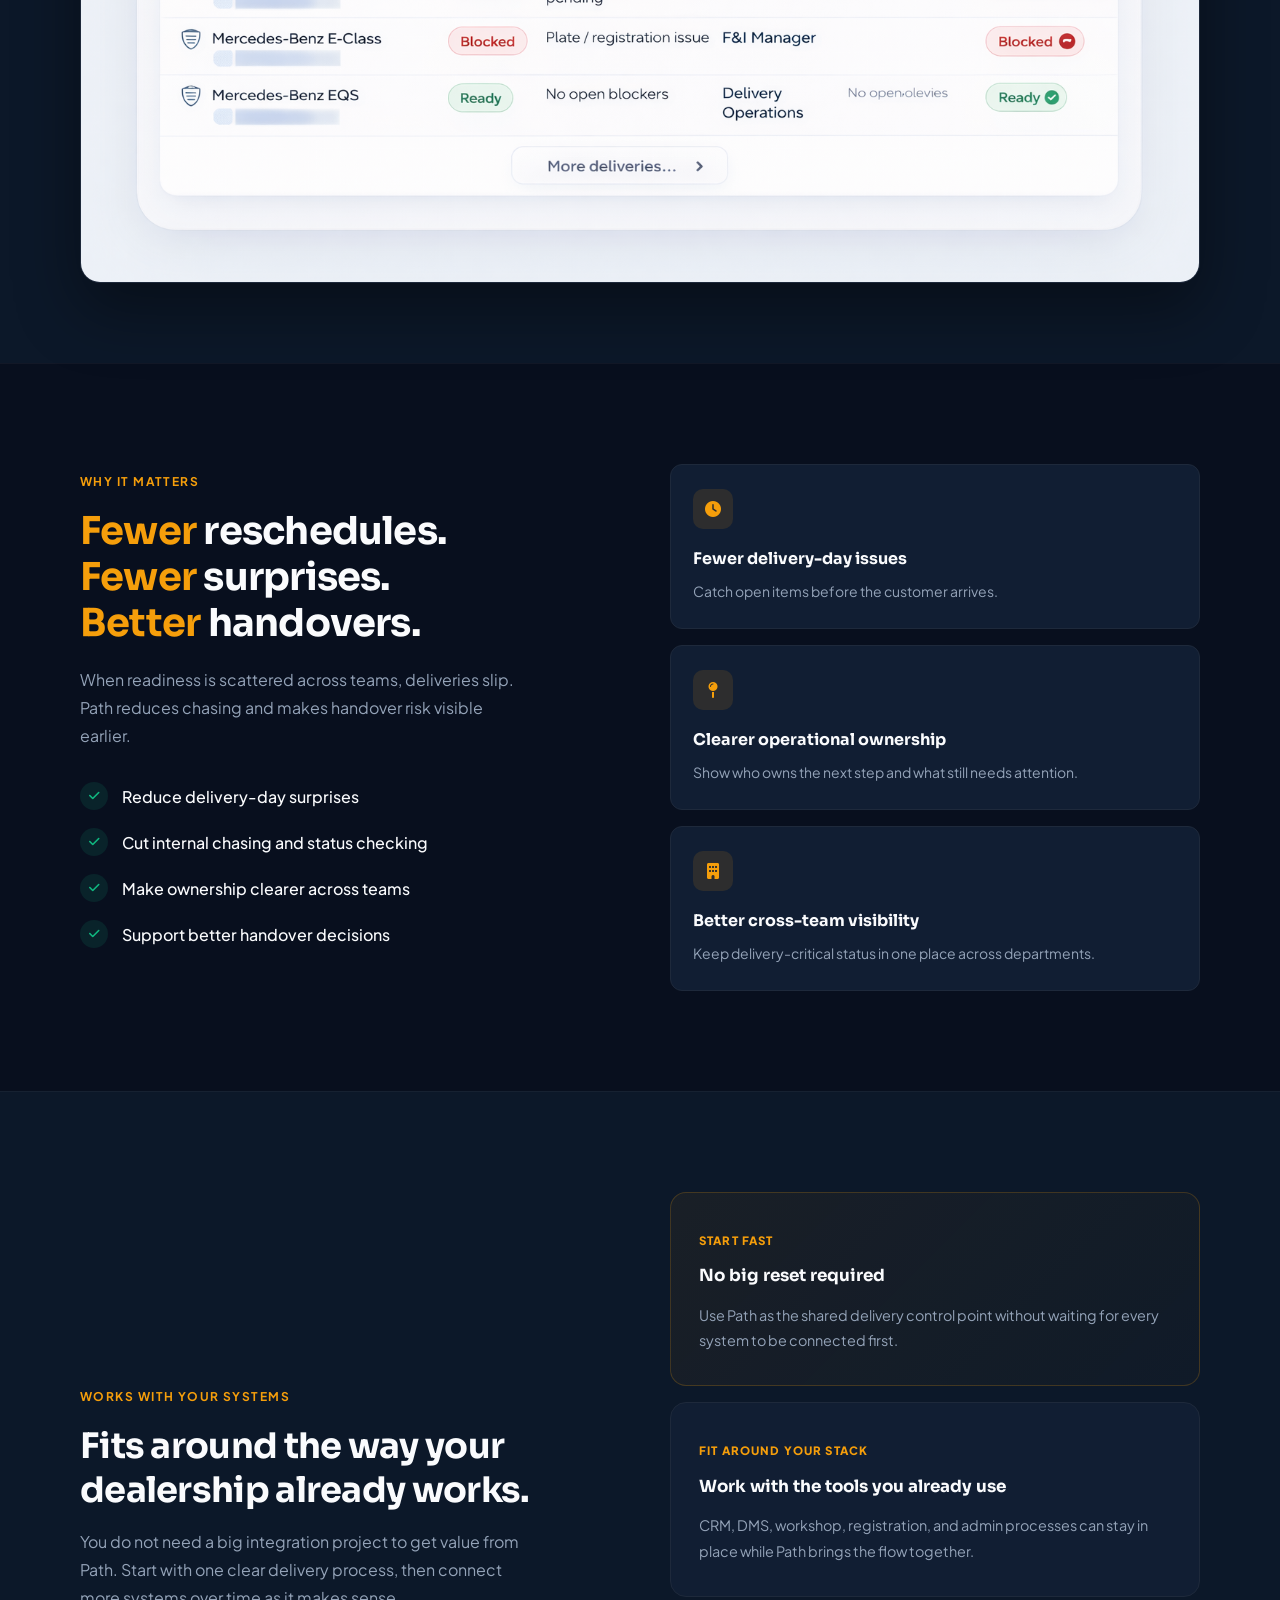
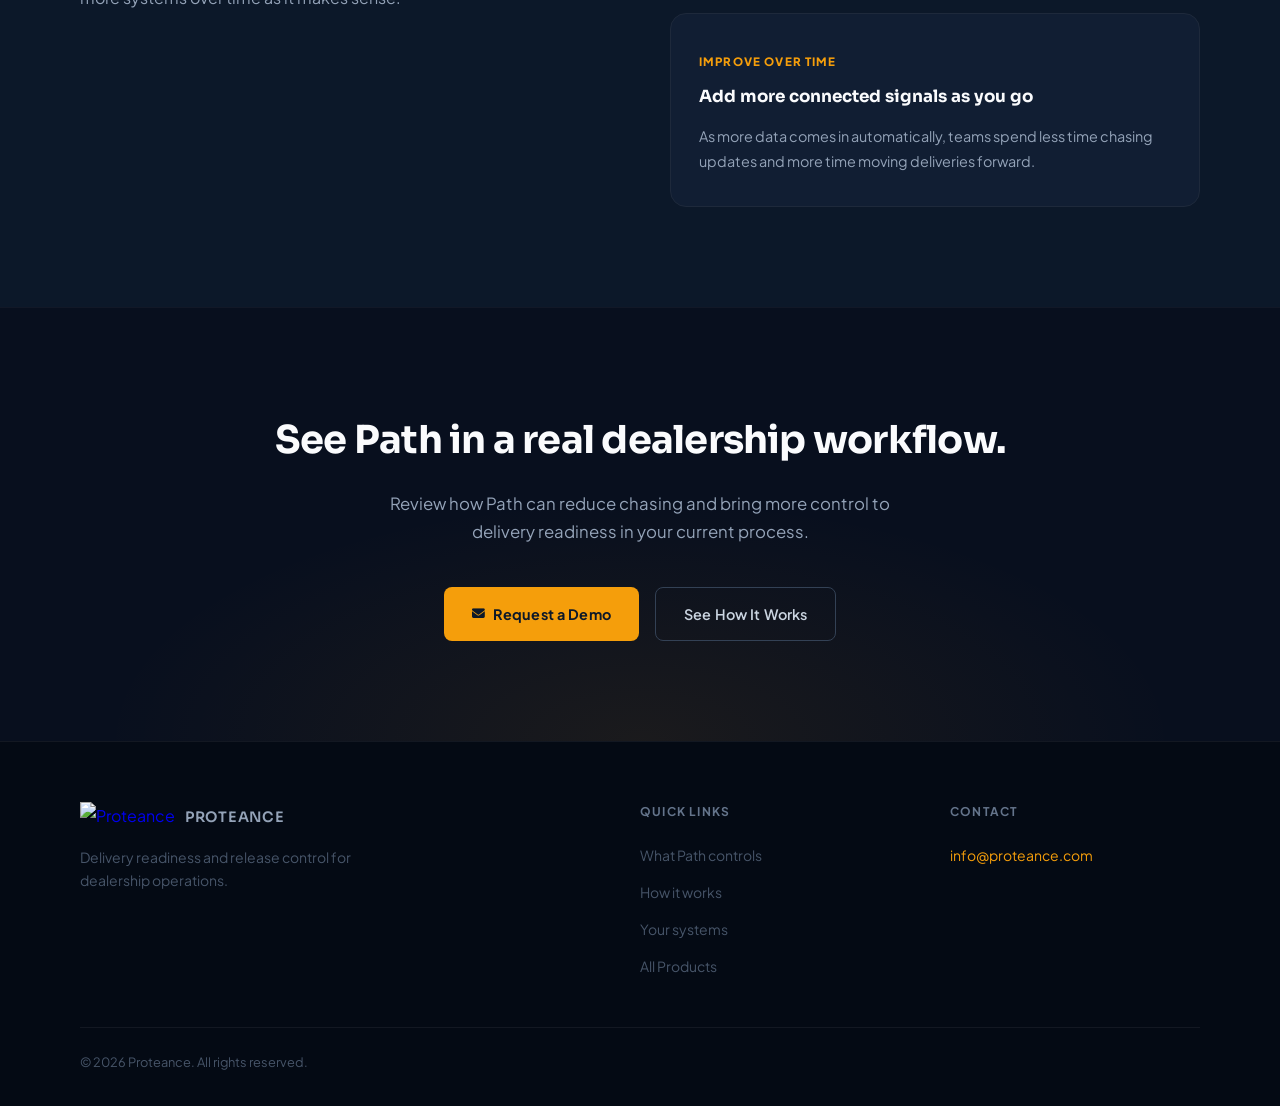
==== commit a11ab4a0: "Add product preview section and two-column layouts to ProPath page - Add "Product Preview" section w" ====
--- a/propath/index.html
+++ b/propath/index.html
@@ -216,24 +216,43 @@
     </section>
 
     <!-- ============================================
+         PRODUCT PREVIEW
+         ============================================ -->
+    <section class="preview" id="product-preview">
+        <div class="section__inner">
+            <div class="section__header">
+                <span class="section__eyebrow">Product preview</span>
+                <h2 class="section__title reveal">See Path in action.</h2>
+            </div>
+            <div class="preview__frame reveal reveal-delay-1">
+                <img src="today-board-preview.png" alt="Preview of the Path Today Board showing due today, at risk, blocked, and ready to release deliveries in a dashboard view." class="preview__image">
+            </div>
+        </div>
+    </section>
+
+    <!-- ============================================
          WHY IT MATTERS
          ============================================ -->
     <section class="why" id="why-it-matters">
         <div class="section__inner">
-            <div class="section__header">
-                <span class="section__eyebrow">Why it matters</span>
-                <h2 class="section__title reveal">Fewer reschedules. Fewer surprises. Better handovers.</h2>
-                <p class="section__subtitle reveal reveal-delay-1">When readiness is scattered across teams, deliveries slip. Path reduces chasing and makes handover risk visible earlier.</p>
-            </div>
             <div class="why__grid">
-                <ul class="why__checklist reveal reveal-delay-1">
-                    <li><i class="fa-solid fa-check"></i> Reduce delivery-day surprises</li>
-                    <li><i class="fa-solid fa-check"></i> Cut internal chasing and status checking</li>
-                    <li><i class="fa-solid fa-check"></i> Make ownership clearer across teams</li>
-                    <li><i class="fa-solid fa-check"></i> Support better handover decisions</li>
-                </ul>
+                <div class="why__left reveal">
+                    <span class="section__eyebrow" style="text-align:left; display:block;">Why it matters</span>
+                    <h2 class="why__title">
+                        <em>Fewer</em> reschedules.<br>
+                        <em>Fewer</em> surprises.<br>
+                        <em>Better</em> handovers.
+                    </h2>
+                    <p class="why__text">When readiness is scattered across teams, deliveries slip. Path reduces chasing and makes handover risk visible earlier.</p>
+                    <ul class="why__checklist">
+                        <li><i class="fa-solid fa-check"></i> Reduce delivery-day surprises</li>
+                        <li><i class="fa-solid fa-check"></i> Cut internal chasing and status checking</li>
+                        <li><i class="fa-solid fa-check"></i> Make ownership clearer across teams</li>
+                        <li><i class="fa-solid fa-check"></i> Support better handover decisions</li>
+                    </ul>
+                </div>
                 <div class="why__cards">
-                    <div class="why-card reveal reveal-delay-2">
+                    <div class="why-card reveal reveal-delay-1">
                         <div class="why-card__icon"><i class="fa-solid fa-clock"></i></div>
                         <h3 class="why-card__title">Fewer delivery-day issues</h3>
                         <p class="why-card__body">Catch open items before the customer arrives.</p>
@@ -258,26 +277,28 @@
          ============================================ -->
     <section class="integrations" id="integrations">
         <div class="section__inner">
-            <div class="section__header">
-                <span class="section__eyebrow">Works with your systems</span>
-                <h2 class="section__title reveal">Fits around the way your dealership already works.</h2>
-                <p class="section__subtitle reveal reveal-delay-1">You do not need a big integration project to get value from Path. Start with one clear delivery process, then connect more systems over time as it makes sense.</p>
-            </div>
-            <div class="integrations__cards">
-                <div class="integration-card integration-card--accent reveal reveal-delay-1">
-                    <span class="integration-card__kicker">Start fast</span>
-                    <h3 class="integration-card__title">No big reset required</h3>
-                    <p class="integration-card__body">Use Path as the shared delivery control point without waiting for every system to be connected first.</p>
-                </div>
-                <div class="integration-card reveal reveal-delay-2">
-                    <span class="integration-card__kicker">Fit around your stack</span>
-                    <h3 class="integration-card__title">Work with the tools you already use</h3>
-                    <p class="integration-card__body">CRM, DMS, workshop, registration, and admin processes can stay in place while Path brings the flow together.</p>
-                </div>
-                <div class="integration-card reveal reveal-delay-3">
-                    <span class="integration-card__kicker">Improve over time</span>
-                    <h3 class="integration-card__title">Add more connected signals as you go</h3>
-                    <p class="integration-card__body">As more data comes in automatically, teams spend less time chasing updates and more time moving deliveries forward.</p>
+            <div class="integrations__grid">
+                <div class="integrations__left reveal">
+                    <span class="section__eyebrow" style="text-align:left; display:block;">Works with your systems</span>
+                    <h2 class="integrations__title">Fits around the way your dealership already works.</h2>
+                    <p class="integrations__text">You do not need a big integration project to get value from Path. Start with one clear delivery process, then connect more systems over time as it makes sense.</p>
+                </div>
+                <div class="integrations__cards">
+                    <div class="integration-card integration-card--accent reveal reveal-delay-1">
+                        <span class="integration-card__kicker">Start fast</span>
+                        <h3 class="integration-card__title">No big reset required</h3>
+                        <p class="integration-card__body">Use Path as the shared delivery control point without waiting for every system to be connected first.</p>
+                    </div>
+                    <div class="integration-card reveal reveal-delay-2">
+                        <span class="integration-card__kicker">Fit around your stack</span>
+                        <h3 class="integration-card__title">Work with the tools you already use</h3>
+                        <p class="integration-card__body">CRM, DMS, workshop, registration, and admin processes can stay in place while Path brings the flow together.</p>
+                    </div>
+                    <div class="integration-card reveal reveal-delay-3">
+                        <span class="integration-card__kicker">Improve over time</span>
+                        <h3 class="integration-card__title">Add more connected signals as you go</h3>
+                        <p class="integration-card__body">As more data comes in automatically, teams spend less time chasing updates and more time moving deliveries forward.</p>
+                    </div>
                 </div>
             </div>
         </div>
--- a/propath/propath.css
+++ b/propath/propath.css
@@ -475,11 +475,34 @@
 }
 
 /* ============================================
+   PRODUCT PREVIEW
+   ============================================ */
+.preview {
+    padding: 80px 0;
+    background: var(--navy);
+    border-top: 1px solid rgba(255,255,255,0.04);
+}
+
+.preview__frame {
+    overflow: hidden;
+    border: 1px solid var(--gray-800);
+    border-radius: 20px;
+    background: var(--navy-light);
+    box-shadow: 0 26px 64px rgba(0, 0, 0, 0.4);
+}
+
+.preview__image {
+    display: block;
+    width: 100%;
+    height: auto;
+}
+
+/* ============================================
    WHY IT MATTERS
    ============================================ */
 .why {
     padding: 100px 0;
-    background: var(--navy);
+    background: var(--midnight);
     border-top: 1px solid rgba(255,255,255,0.04);
 }
 
@@ -488,9 +511,30 @@
     gap: 60px; align-items: start;
 }
 
+.why__left {
+    padding-top: 8px;
+}
+
+.why__title {
+    font-family: var(--font-display);
+    font-size: clamp(1.8rem, 3vw, 2.6rem);
+    font-weight: 700; color: var(--white);
+    line-height: 1.2; letter-spacing: -0.02em;
+    margin-bottom: 20px;
+}
+
+.why__title em {
+    font-style: normal; color: var(--amber);
+}
+
+.why__text {
+    font-size: 1rem; line-height: 1.75;
+    color: var(--text-secondary); margin-bottom: 32px;
+    max-width: 440px;
+}
+
 .why__checklist {
     list-style: none; display: flex; flex-direction: column; gap: 18px;
-    padding-top: 16px;
 }
 
 .why__checklist li {
@@ -545,13 +589,32 @@
    ============================================ */
 .integrations {
     padding: 100px 0;
-    background: var(--midnight);
+    background: var(--navy);
     border-top: 1px solid rgba(255,255,255,0.04);
 }
 
+.integrations__grid {
+    display: grid; grid-template-columns: 1fr 1fr;
+    gap: 60px; align-items: center;
+}
+
+.integrations__title {
+    font-family: var(--font-display);
+    font-size: clamp(1.6rem, 2.8vw, 2.2rem);
+    font-weight: 700; color: var(--white);
+    line-height: 1.25; letter-spacing: -0.02em;
+    margin-bottom: 16px;
+}
+
+.integrations__text {
+    font-size: 1rem; line-height: 1.75;
+    color: var(--text-secondary);
+    max-width: 440px;
+}
+
 .integrations__cards {
-    display: grid; grid-template-columns: repeat(3, 1fr);
-    gap: 24px;
+    display: flex; flex-direction: column;
+    gap: 16px;
 }
 
 .integration-card {
@@ -704,12 +767,12 @@
     .hero__panel-wrapper { max-width: 480px; margin: 0 auto; }
 
     .controls__grid,
-    .how__steps,
-    .integrations__cards { grid-template-columns: 1fr 1fr; }
+    .how__steps { grid-template-columns: 1fr 1fr; }
 
     .how__steps::before { display: none; }
 
-    .why__grid { grid-template-columns: 1fr; gap: 40px; }
+    .why__grid,
+    .integrations__grid { grid-template-columns: 1fr; gap: 40px; }
     .footer__grid { grid-template-columns: 1fr 1fr; gap: 40px; }
 }
 
@@ -732,8 +795,7 @@
     .section__inner { padding: 0 20px; }
 
     .controls__grid,
-    .how__steps,
-    .integrations__cards { grid-template-columns: 1fr; }
+    .how__steps { grid-template-columns: 1fr; }
 
     .footer__grid { grid-template-columns: 1fr; gap: 32px; }
     .footer__inner { padding: 0 20px; }
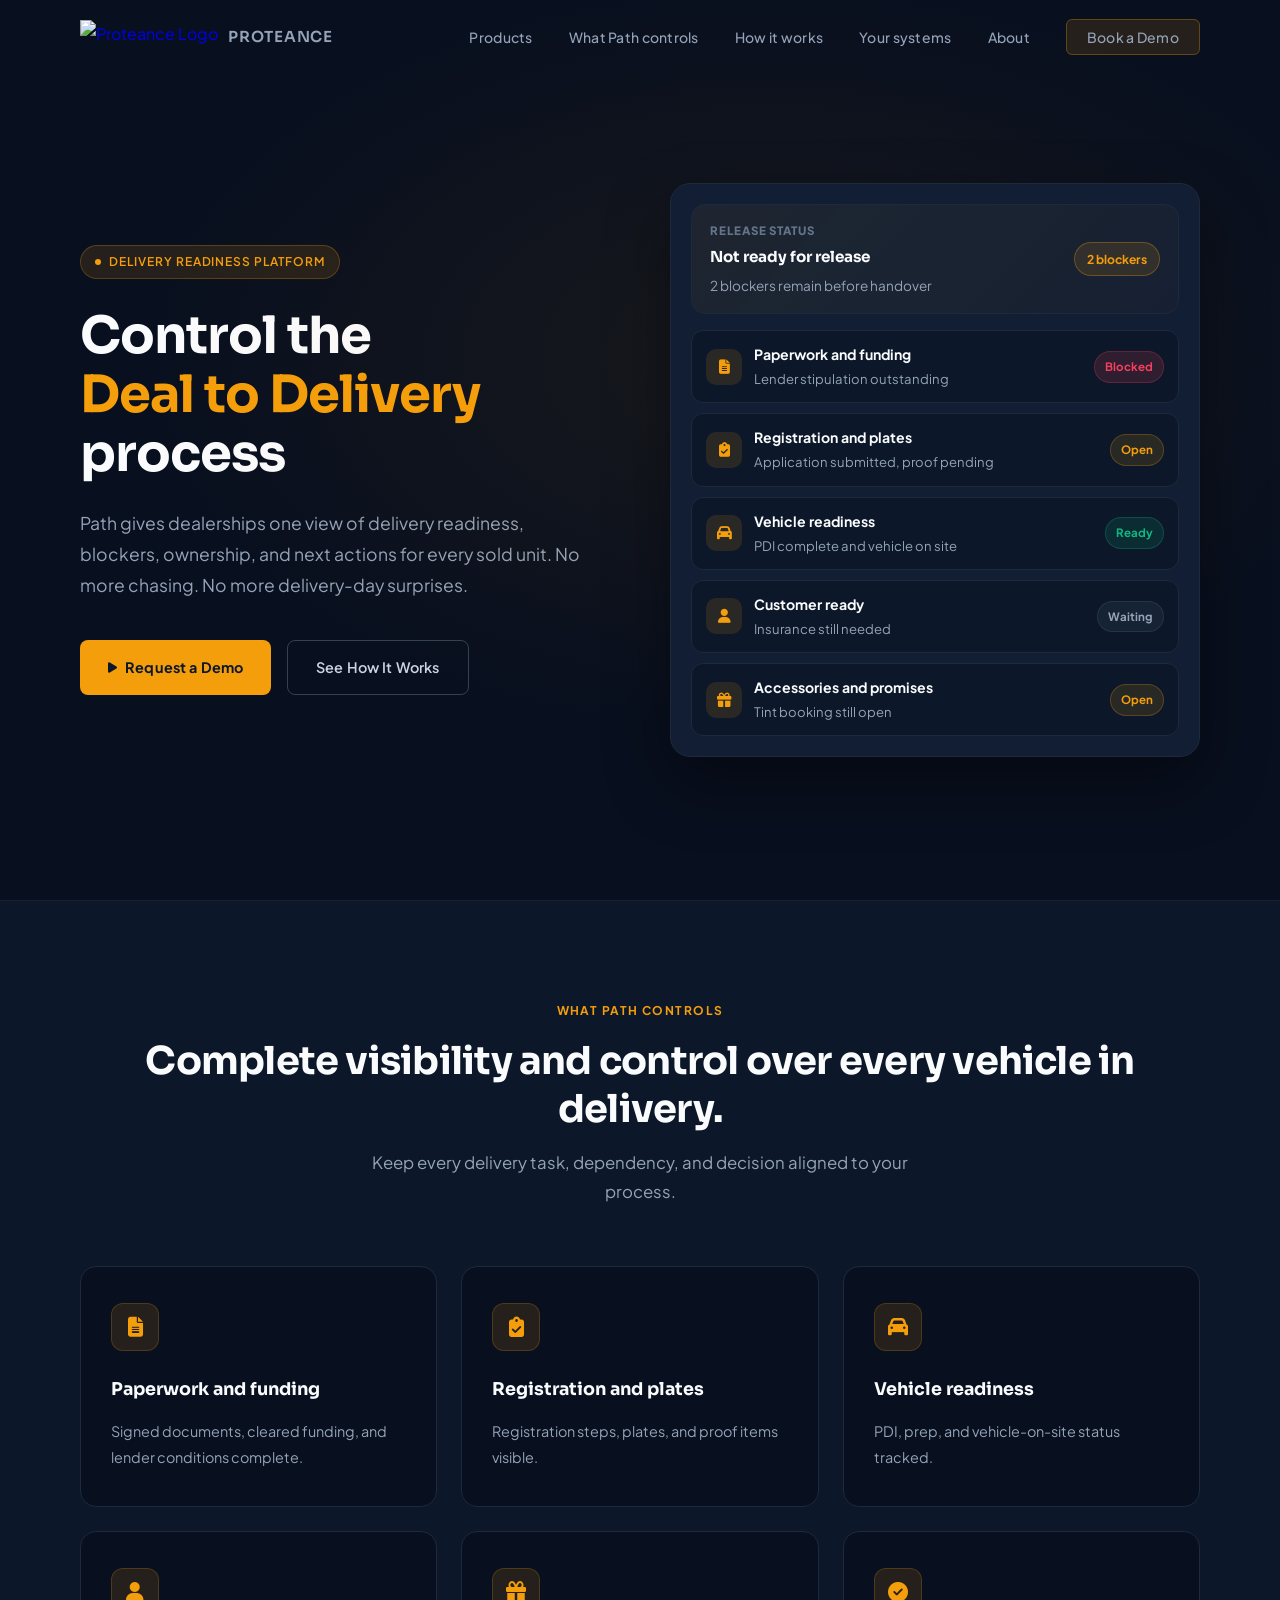
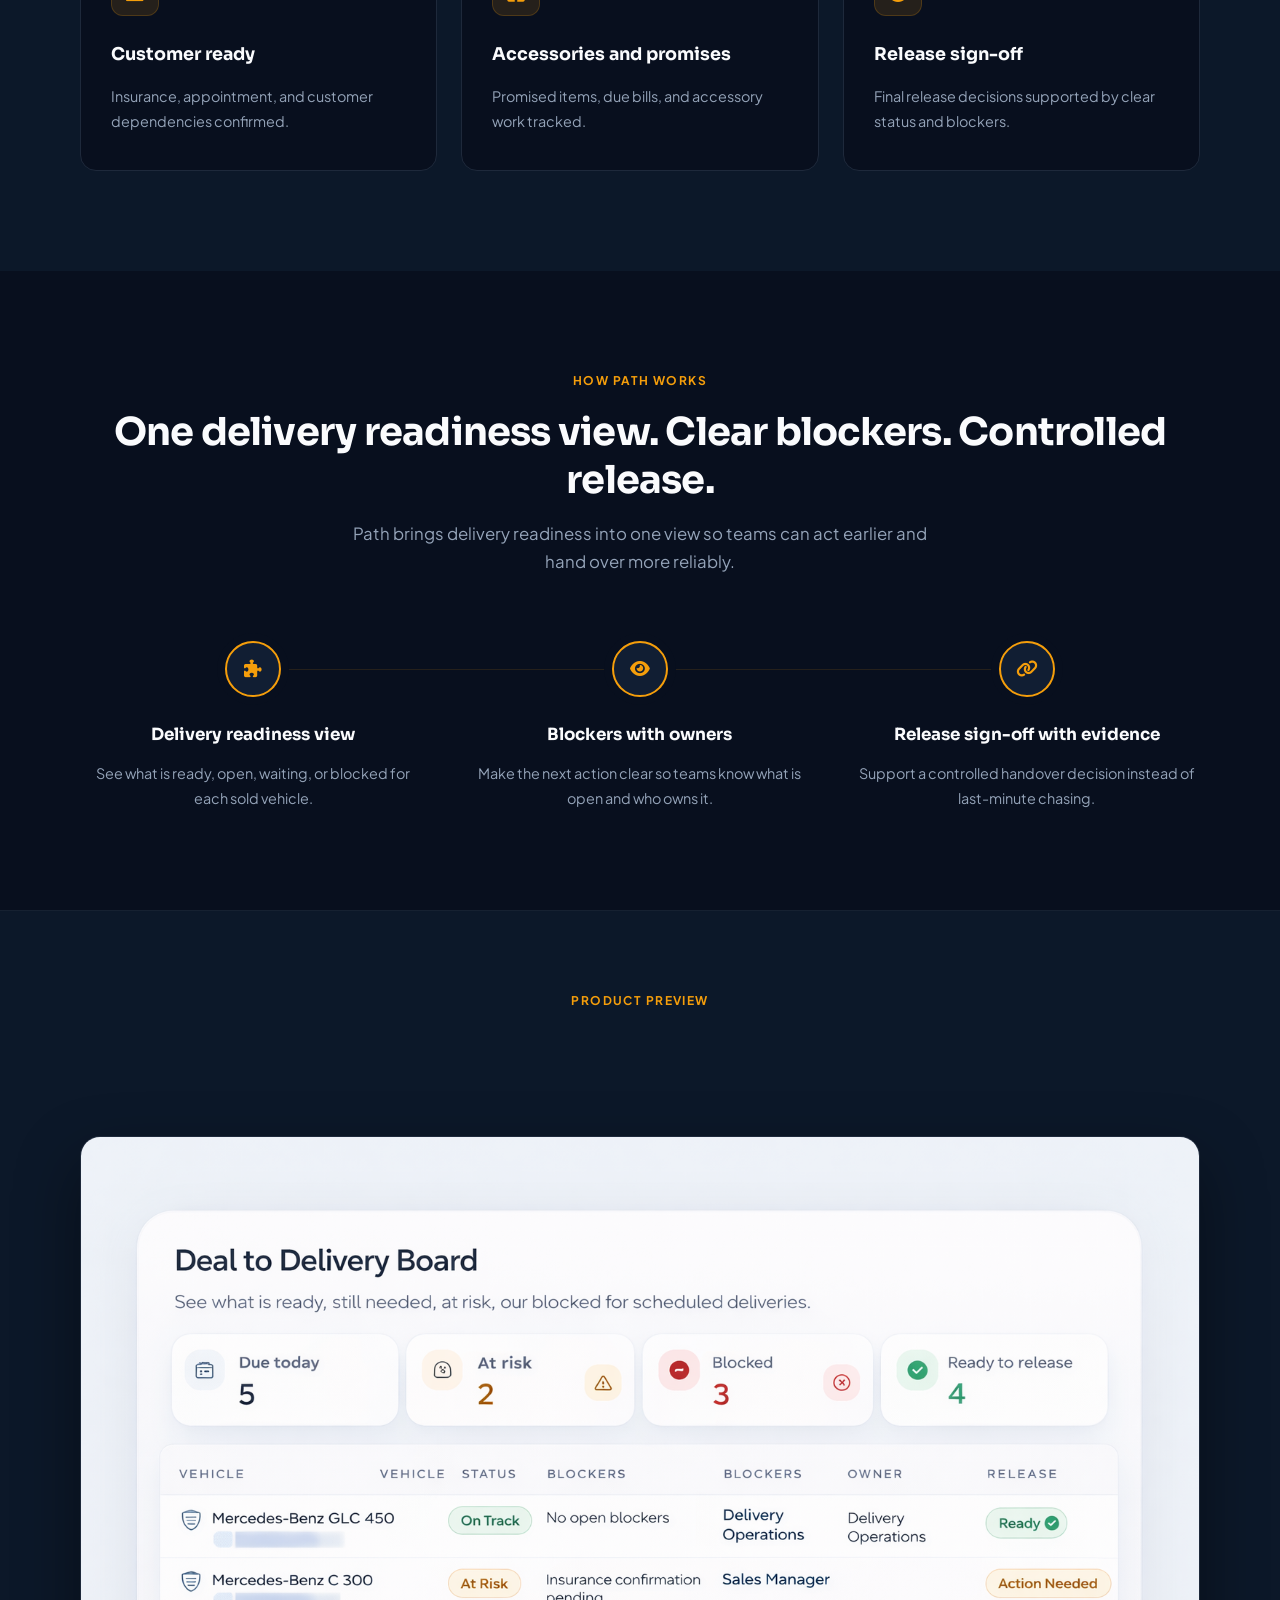
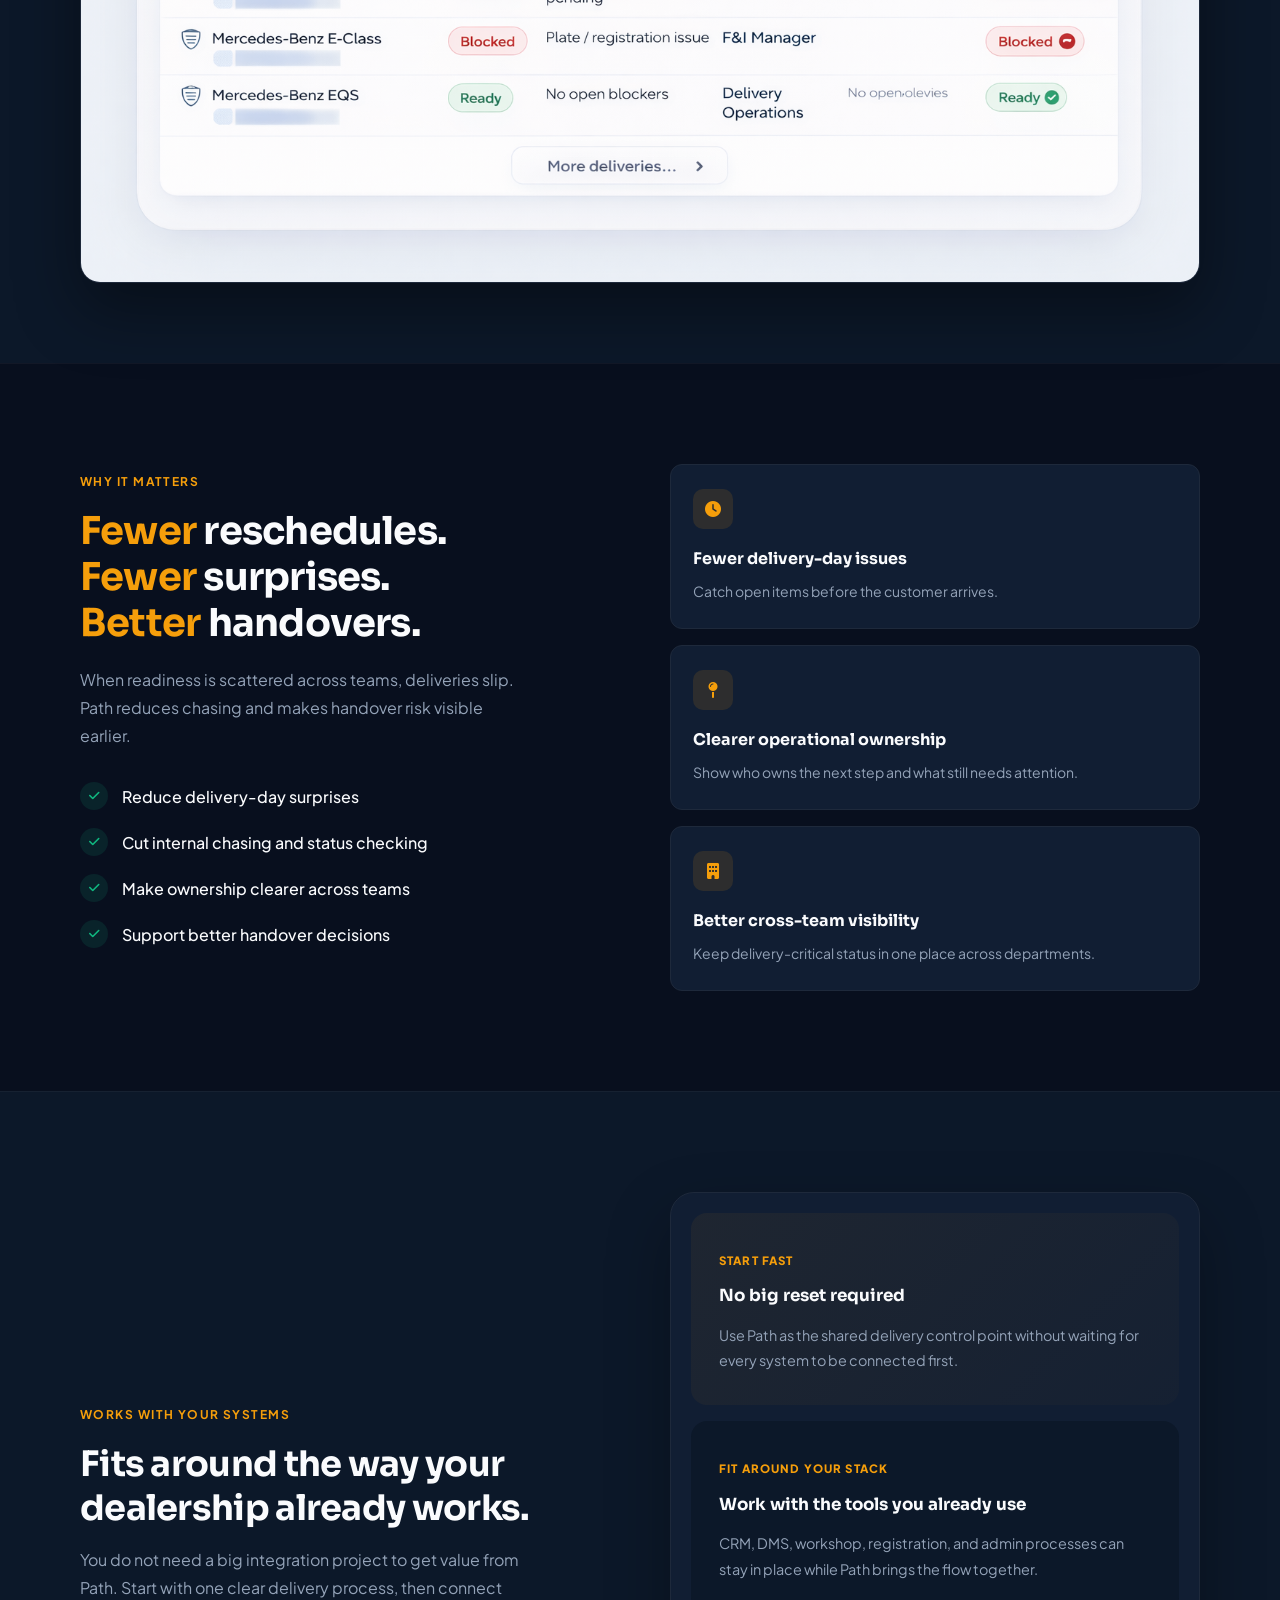
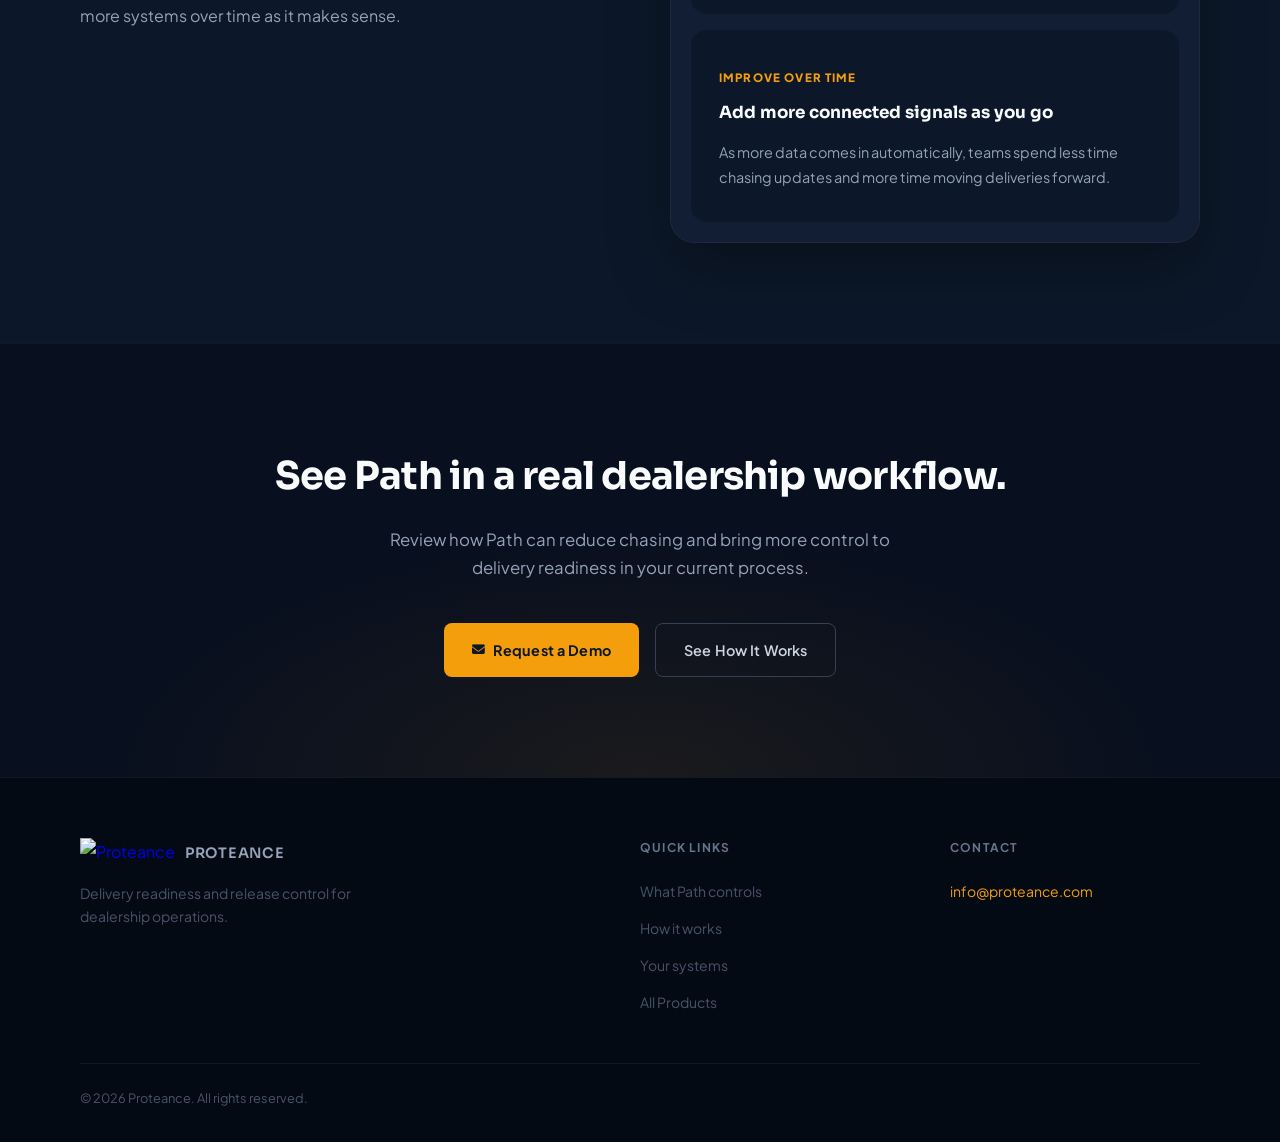
==== commit c7e1a0c1: "Add panel wrapper to integrations section for two-column card layout Co-Authored-By: Claude Opus 4.6" ====
--- a/propath/index.html
+++ b/propath/index.html
@@ -283,18 +283,18 @@
                     <h2 class="integrations__title">Fits around the way your dealership already works.</h2>
                     <p class="integrations__text">You do not need a big integration project to get value from Path. Start with one clear delivery process, then connect more systems over time as it makes sense.</p>
                 </div>
-                <div class="integrations__cards">
-                    <div class="integration-card integration-card--accent reveal reveal-delay-1">
+                <div class="integrations__panel reveal reveal-delay-1">
+                    <div class="integration-card integration-card--accent">
                         <span class="integration-card__kicker">Start fast</span>
                         <h3 class="integration-card__title">No big reset required</h3>
                         <p class="integration-card__body">Use Path as the shared delivery control point without waiting for every system to be connected first.</p>
                     </div>
-                    <div class="integration-card reveal reveal-delay-2">
+                    <div class="integration-card">
                         <span class="integration-card__kicker">Fit around your stack</span>
                         <h3 class="integration-card__title">Work with the tools you already use</h3>
                         <p class="integration-card__body">CRM, DMS, workshop, registration, and admin processes can stay in place while Path brings the flow together.</p>
                     </div>
-                    <div class="integration-card reveal reveal-delay-3">
+                    <div class="integration-card">
                         <span class="integration-card__kicker">Improve over time</span>
                         <h3 class="integration-card__title">Add more connected signals as you go</h3>
                         <p class="integration-card__body">As more data comes in automatically, teams spend less time chasing updates and more time moving deliveries forward.</p>
--- a/propath/propath.css
+++ b/propath/propath.css
@@ -612,14 +612,18 @@
     max-width: 440px;
 }
 
-.integrations__cards {
+.integrations__panel {
+    padding: 20px;
+    border: 1px solid var(--gray-800);
+    border-radius: 24px;
+    background: var(--navy-light);
+    box-shadow: 0 26px 64px rgba(0, 0, 0, 0.3);
     display: flex; flex-direction: column;
     gap: 16px;
 }
 
 .integration-card {
-    background: var(--navy-light);
-    border: 1px solid var(--gray-800);
+    background: var(--navy);
     border-radius: 16px; padding: 32px 28px;
     transition: border-color 0.3s ease, transform 0.3s ease;
 }
@@ -754,7 +758,6 @@
 @media (max-width: 1024px) {
     .hero__inner { gap: 40px; }
     .controls__grid { gap: 16px; }
-    .integrations__cards { gap: 16px; }
 }
 
 @media (max-width: 900px) {
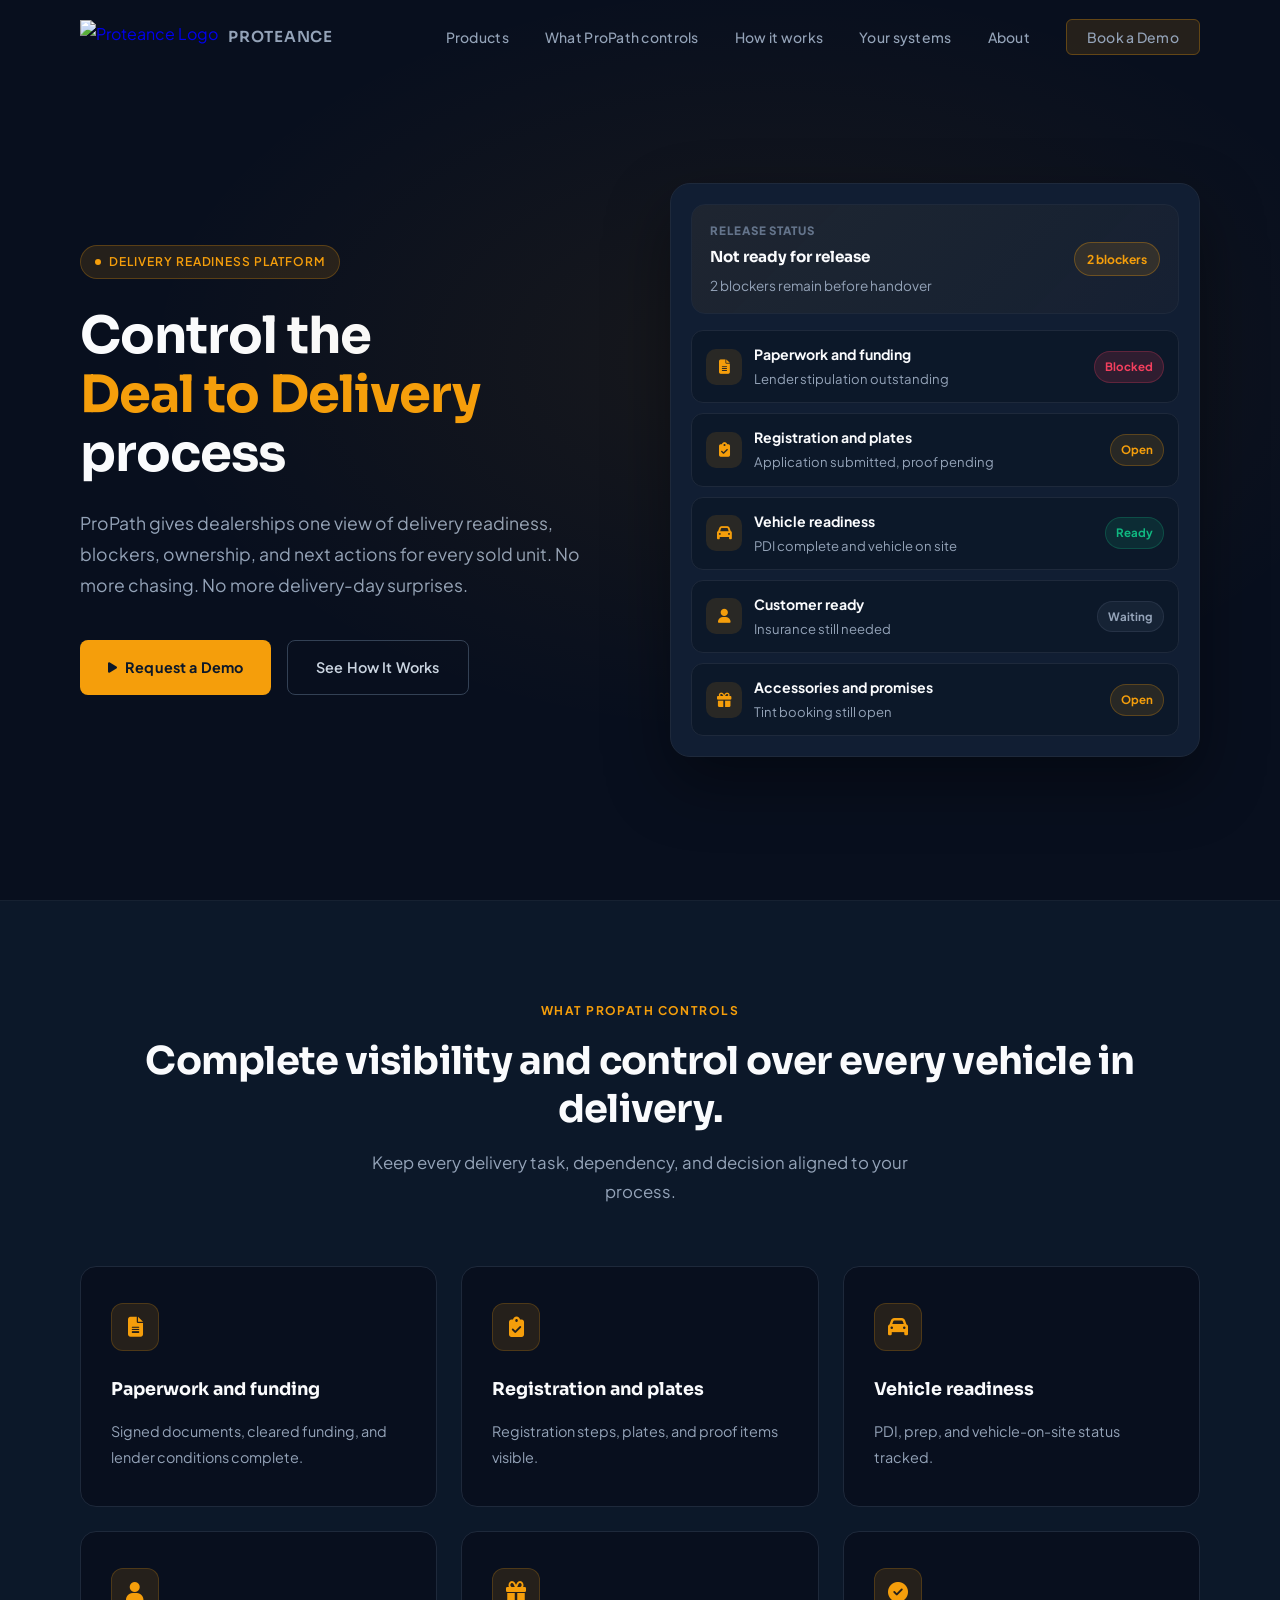
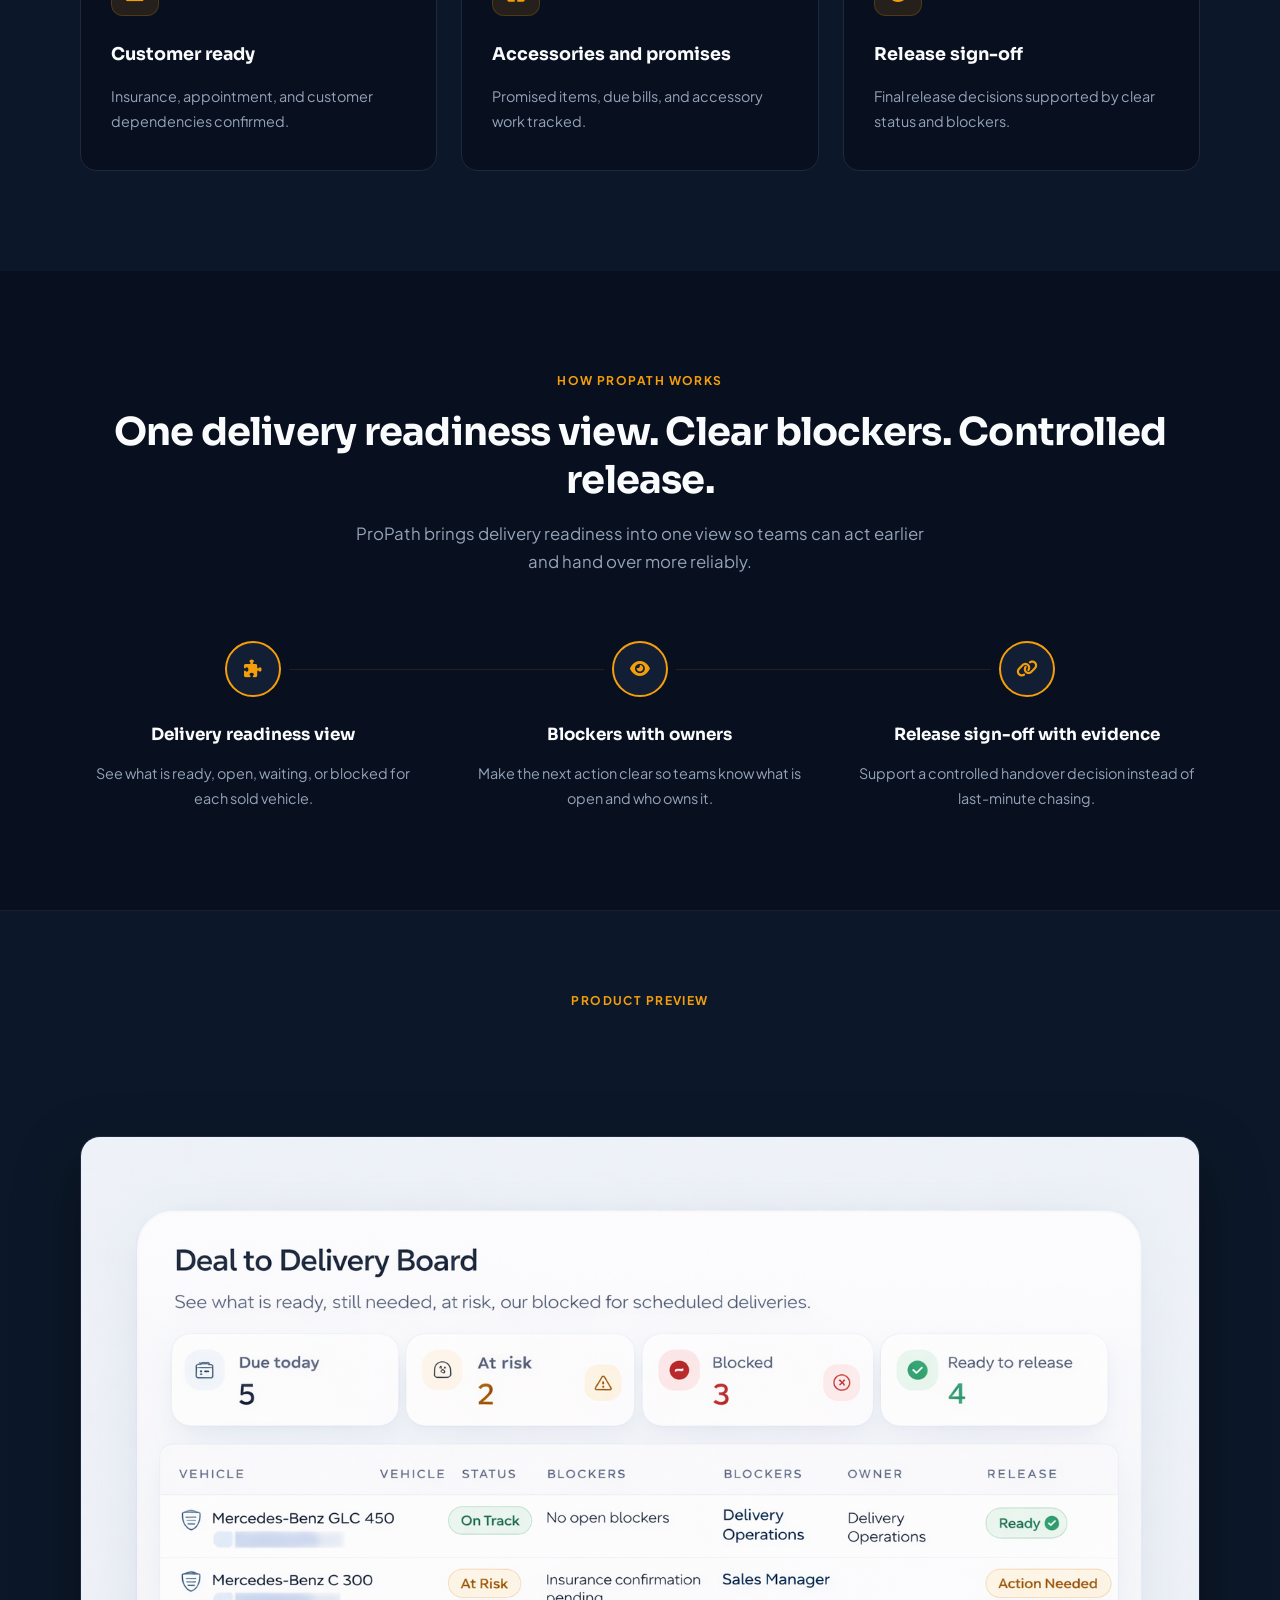
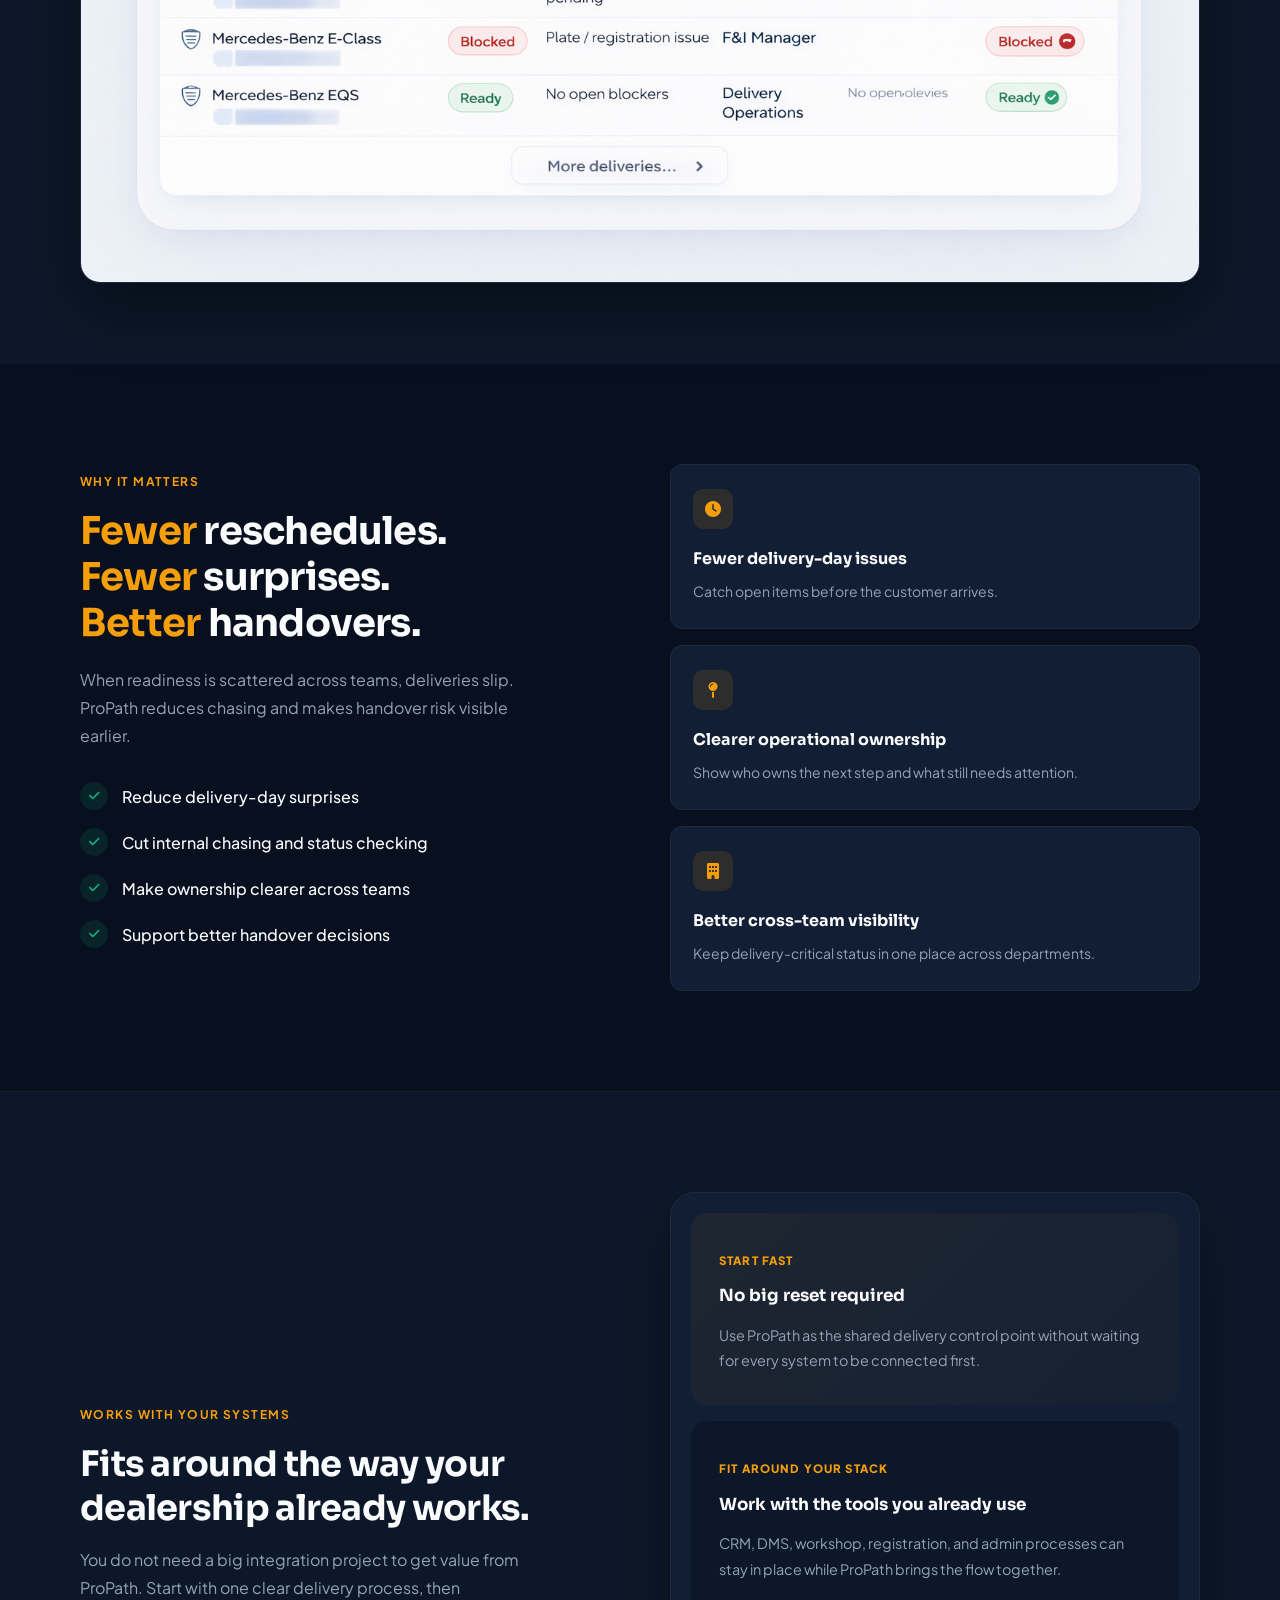
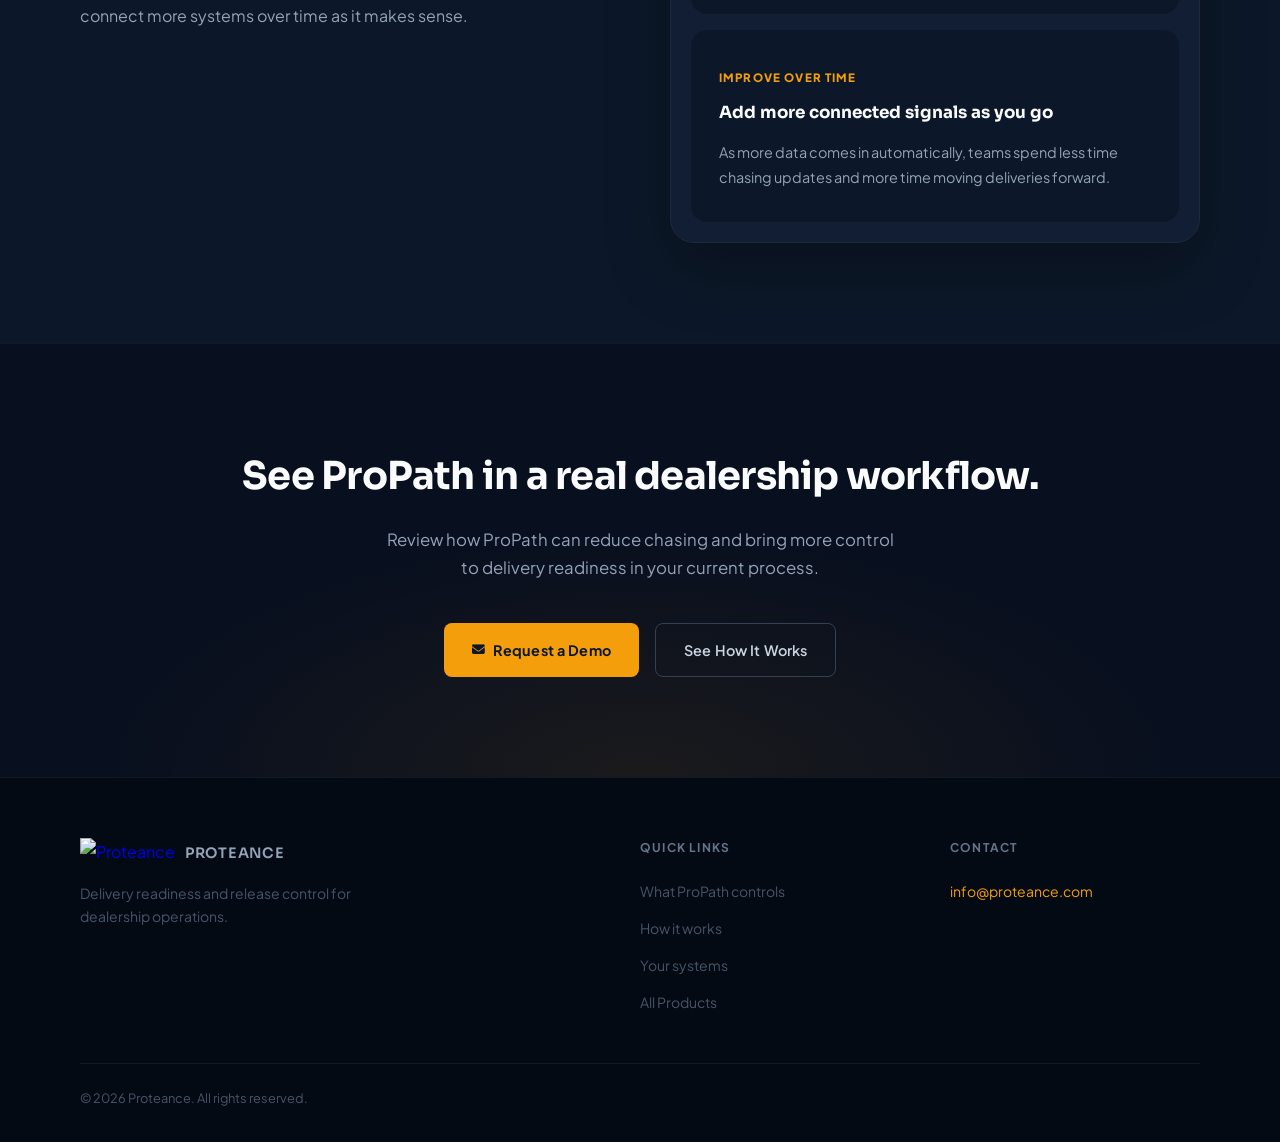
==== commit 929d97c6: "Rename Path to ProPath throughout the product page Co-Authored-By: Claude Opus 4.6 (1M context) <nor" ====
--- a/propath/index.html
+++ b/propath/index.html
@@ -3,8 +3,8 @@
 <head>
     <meta charset="UTF-8">
     <meta name="viewport" content="width=device-width, initial-scale=1.0">
-    <title>Proteance Path — Deal to Delivery Control for Dealerships</title>
-    <meta name="description" content="Proteance Path gives dealerships one view of delivery readiness, blockers, ownership, and next actions for every sold unit.">
+    <title>ProPath — Deal to Delivery Control for Dealerships</title>
+    <meta name="description" content="ProPath gives dealerships one view of delivery readiness, blockers, ownership, and next actions for every sold unit.">
     <link rel="preconnect" href="https://fonts.googleapis.com">
     <link rel="preconnect" href="https://fonts.gstatic.com" crossorigin>
     <link href="https://fonts.googleapis.com/css2?family=Sora:wght@300;400;500;600;700;800&family=Plus+Jakarta+Sans:ital,wght@0,300;0,400;0,500;0,600;0,700;1,400&display=swap" rel="stylesheet">
@@ -24,7 +24,7 @@
             </a>
             <ul class="nav__links" id="navLinks">
                 <li><a href="../index.html#products">Products</a></li>
-                <li><a href="#readiness">What Path controls</a></li>
+                <li><a href="#readiness">What ProPath controls</a></li>
                 <li><a href="#how-it-works">How it works</a></li>
                 <li><a href="#integrations">Your systems</a></li>
                 <li><a href="../about.html">About</a></li>
@@ -53,7 +53,7 @@
                     <em>Deal to Delivery</em> process
                 </h1>
                 <p class="hero__subtitle">
-                    Path gives dealerships one view of delivery readiness, blockers, ownership, and next actions for every sold unit. No more chasing. No more delivery-day surprises.
+                    ProPath gives dealerships one view of delivery readiness, blockers, ownership, and next actions for every sold unit. No more chasing. No more delivery-day surprises.
                 </p>
                 <div class="hero__actions">
                     <a href="../index.html#contact" class="btn--primary">
@@ -146,7 +146,7 @@
     <section class="controls" id="readiness">
         <div class="section__inner">
             <div class="section__header">
-                <span class="section__eyebrow">What Path controls</span>
+                <span class="section__eyebrow">What ProPath controls</span>
                 <h2 class="section__title reveal">Complete visibility and control over every vehicle in delivery.</h2>
                 <p class="section__subtitle reveal reveal-delay-1">Keep every delivery task, dependency, and decision aligned to your process.</p>
             </div>
@@ -191,9 +191,9 @@
     <section class="how" id="how-it-works">
         <div class="section__inner">
             <div class="section__header">
-                <span class="section__eyebrow">How Path works</span>
+                <span class="section__eyebrow">How ProPath works</span>
                 <h2 class="section__title reveal">One delivery readiness view. Clear blockers. Controlled release.</h2>
-                <p class="section__subtitle reveal reveal-delay-1">Path brings delivery readiness into one view so teams can act earlier and hand over more reliably.</p>
+                <p class="section__subtitle reveal reveal-delay-1">ProPath brings delivery readiness into one view so teams can act earlier and hand over more reliably.</p>
             </div>
             <div class="how__steps">
                 <div class="step reveal reveal-delay-1">
@@ -222,10 +222,10 @@
         <div class="section__inner">
             <div class="section__header">
                 <span class="section__eyebrow">Product preview</span>
-                <h2 class="section__title reveal">See Path in action.</h2>
+                <h2 class="section__title reveal">See ProPath in action.</h2>
             </div>
             <div class="preview__frame reveal reveal-delay-1">
-                <img src="today-board-preview.png" alt="Preview of the Path Today Board showing due today, at risk, blocked, and ready to release deliveries in a dashboard view." class="preview__image">
+                <img src="today-board-preview.png" alt="Preview of the ProPath Today Board showing due today, at risk, blocked, and ready to release deliveries in a dashboard view." class="preview__image">
             </div>
         </div>
     </section>
@@ -243,7 +243,7 @@
                         <em>Fewer</em> surprises.<br>
                         <em>Better</em> handovers.
                     </h2>
-                    <p class="why__text">When readiness is scattered across teams, deliveries slip. Path reduces chasing and makes handover risk visible earlier.</p>
+                    <p class="why__text">When readiness is scattered across teams, deliveries slip. ProPath reduces chasing and makes handover risk visible earlier.</p>
                     <ul class="why__checklist">
                         <li><i class="fa-solid fa-check"></i> Reduce delivery-day surprises</li>
                         <li><i class="fa-solid fa-check"></i> Cut internal chasing and status checking</li>
@@ -281,18 +281,18 @@
                 <div class="integrations__left reveal">
                     <span class="section__eyebrow" style="text-align:left; display:block;">Works with your systems</span>
                     <h2 class="integrations__title">Fits around the way your dealership already works.</h2>
-                    <p class="integrations__text">You do not need a big integration project to get value from Path. Start with one clear delivery process, then connect more systems over time as it makes sense.</p>
+                    <p class="integrations__text">You do not need a big integration project to get value from ProPath. Start with one clear delivery process, then connect more systems over time as it makes sense.</p>
                 </div>
                 <div class="integrations__panel reveal reveal-delay-1">
                     <div class="integration-card integration-card--accent">
                         <span class="integration-card__kicker">Start fast</span>
                         <h3 class="integration-card__title">No big reset required</h3>
-                        <p class="integration-card__body">Use Path as the shared delivery control point without waiting for every system to be connected first.</p>
+                        <p class="integration-card__body">Use ProPath as the shared delivery control point without waiting for every system to be connected first.</p>
                     </div>
                     <div class="integration-card">
                         <span class="integration-card__kicker">Fit around your stack</span>
                         <h3 class="integration-card__title">Work with the tools you already use</h3>
-                        <p class="integration-card__body">CRM, DMS, workshop, registration, and admin processes can stay in place while Path brings the flow together.</p>
+                        <p class="integration-card__body">CRM, DMS, workshop, registration, and admin processes can stay in place while ProPath brings the flow together.</p>
                     </div>
                     <div class="integration-card">
                         <span class="integration-card__kicker">Improve over time</span>
@@ -309,8 +309,8 @@
          ============================================ -->
     <section class="cta-band" id="contact">
         <div class="section__inner">
-            <h2 class="cta-band__title reveal">See Path in a real dealership workflow.</h2>
-            <p class="cta-band__sub reveal reveal-delay-1">Review how Path can reduce chasing and bring more control to delivery readiness in your current process.</p>
+            <h2 class="cta-band__title reveal">See ProPath in a real dealership workflow.</h2>
+            <p class="cta-band__sub reveal reveal-delay-1">Review how ProPath can reduce chasing and bring more control to delivery readiness in your current process.</p>
             <div class="cta-band__actions reveal reveal-delay-2">
                 <a href="../index.html#contact" class="btn--primary">
                     <i class="fa-solid fa-envelope" style="font-size:0.8rem"></i>
@@ -339,7 +339,7 @@
                 <div>
                     <p class="footer__col-title">Quick Links</p>
                     <ul class="footer__links">
-                        <li><a href="#readiness">What Path controls</a></li>
+                        <li><a href="#readiness">What ProPath controls</a></li>
                         <li><a href="#how-it-works">How it works</a></li>
                         <li><a href="#integrations">Your systems</a></li>
                         <li><a href="../index.html#products">All Products</a></li>
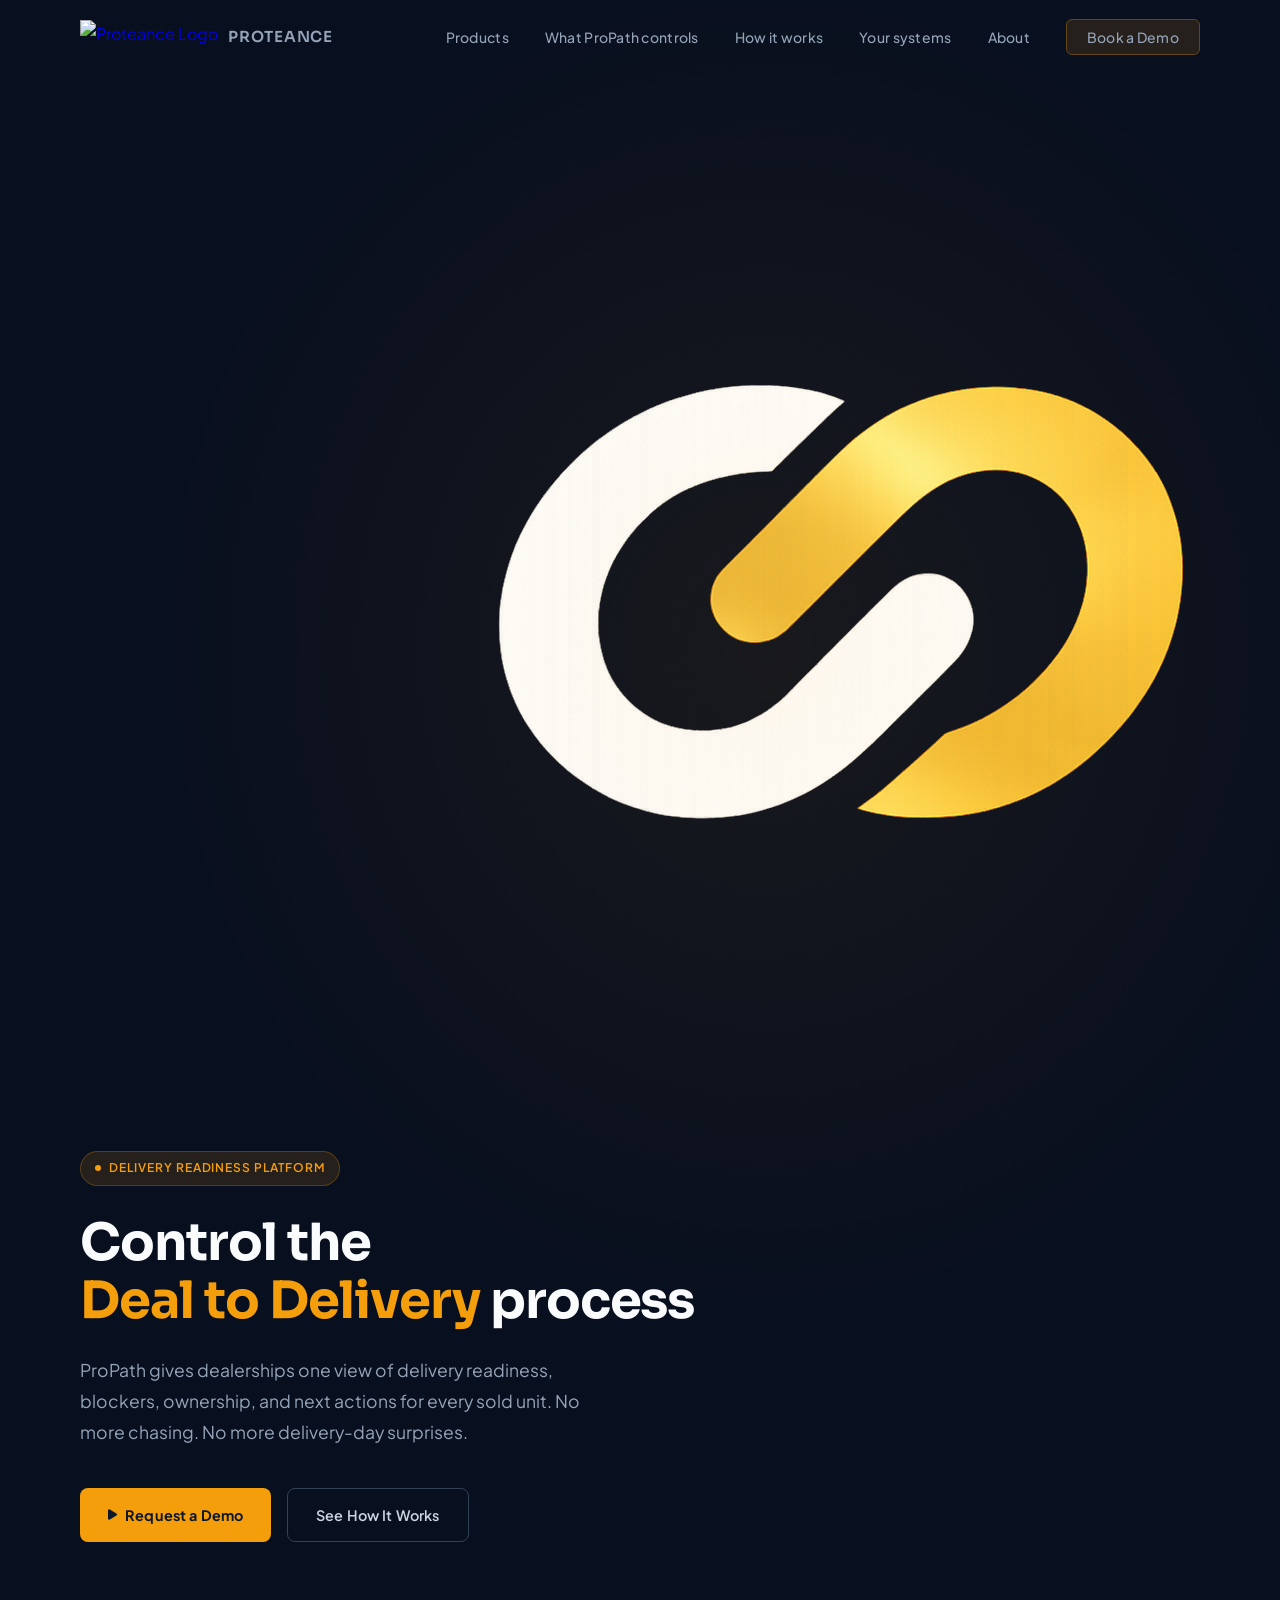
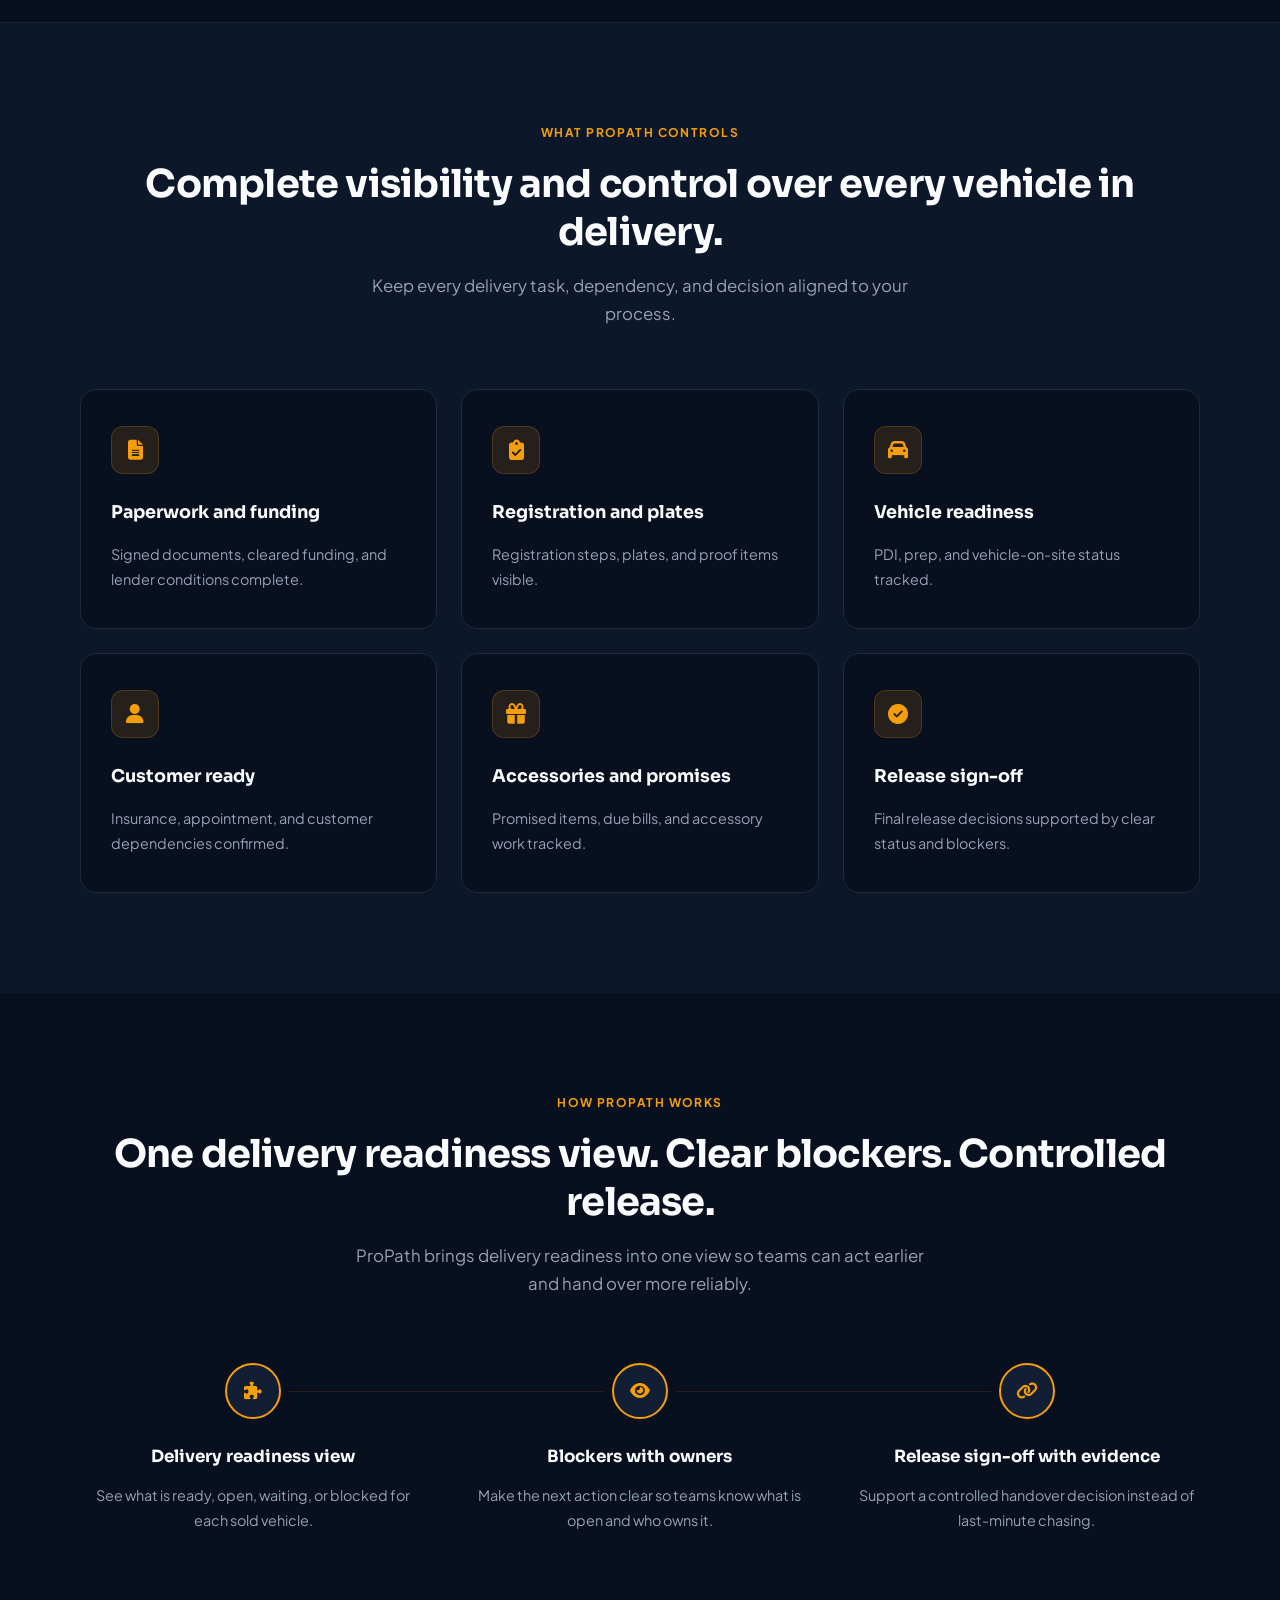
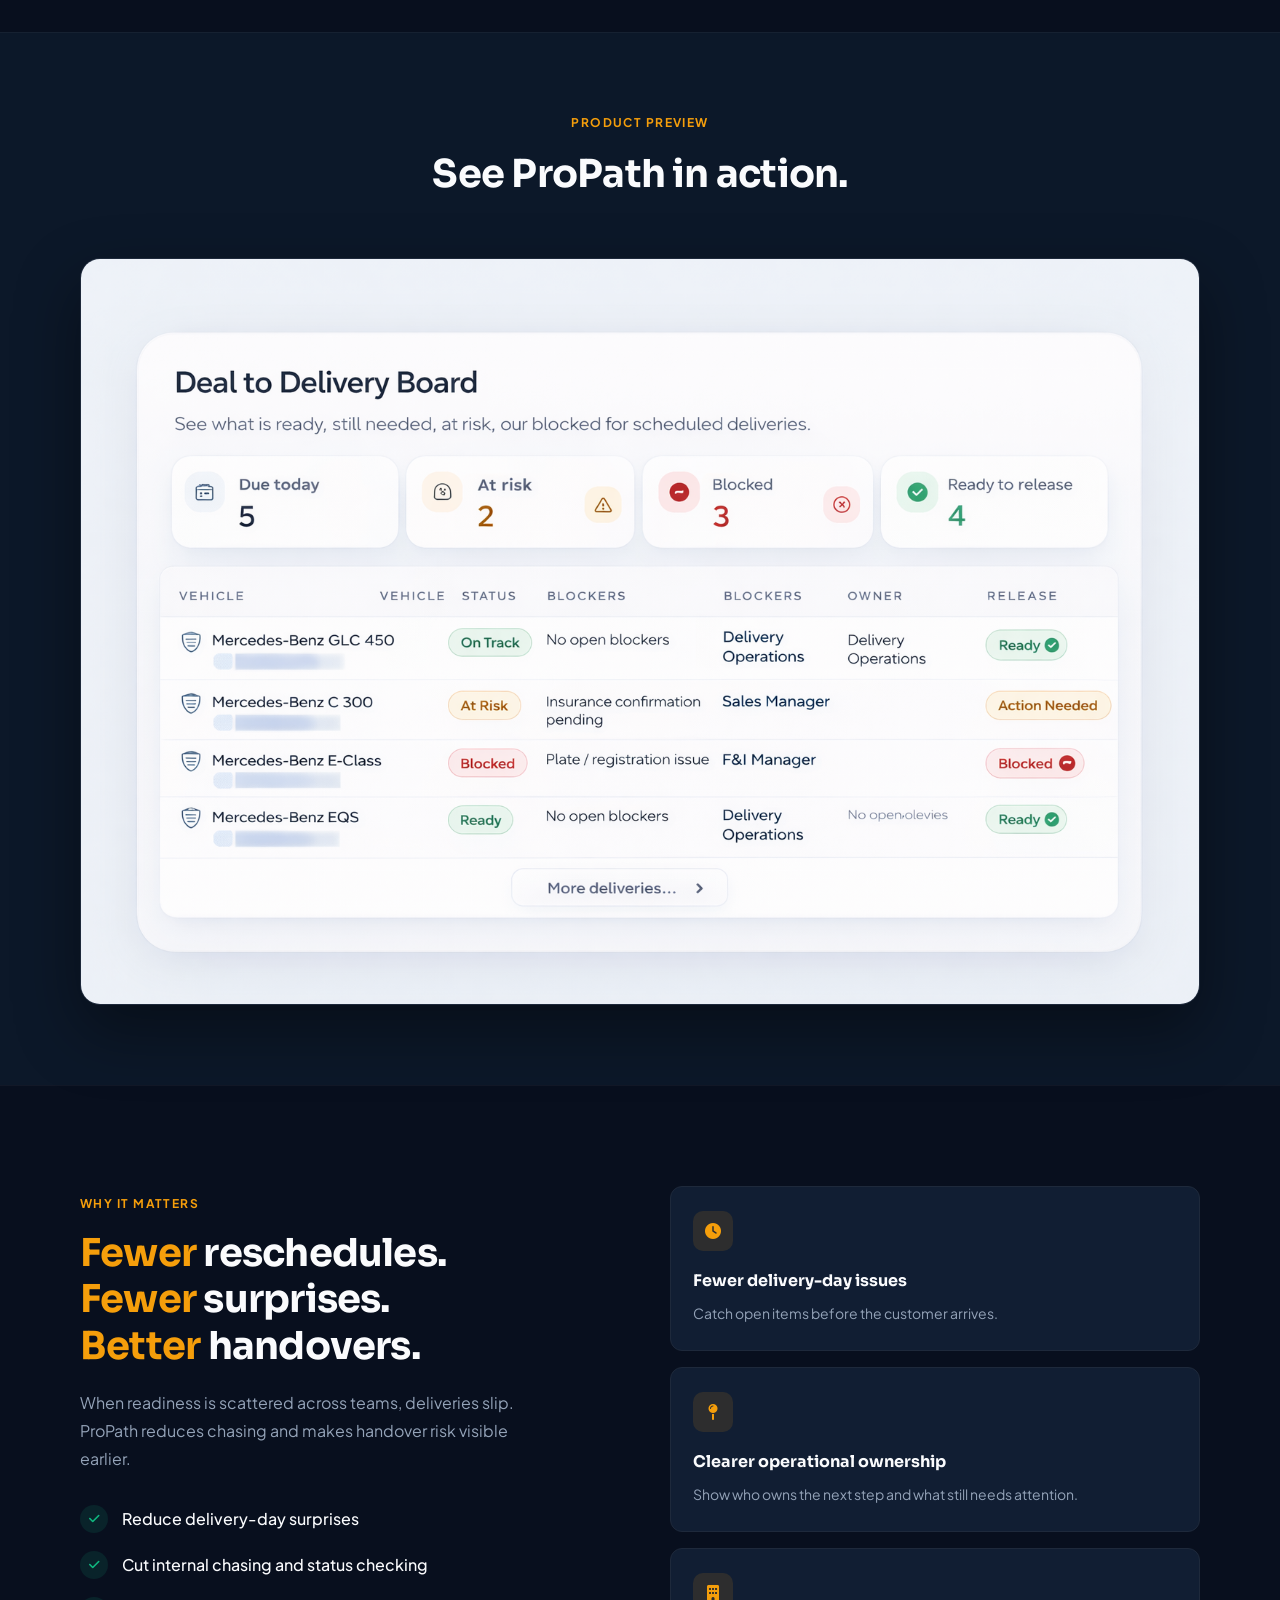
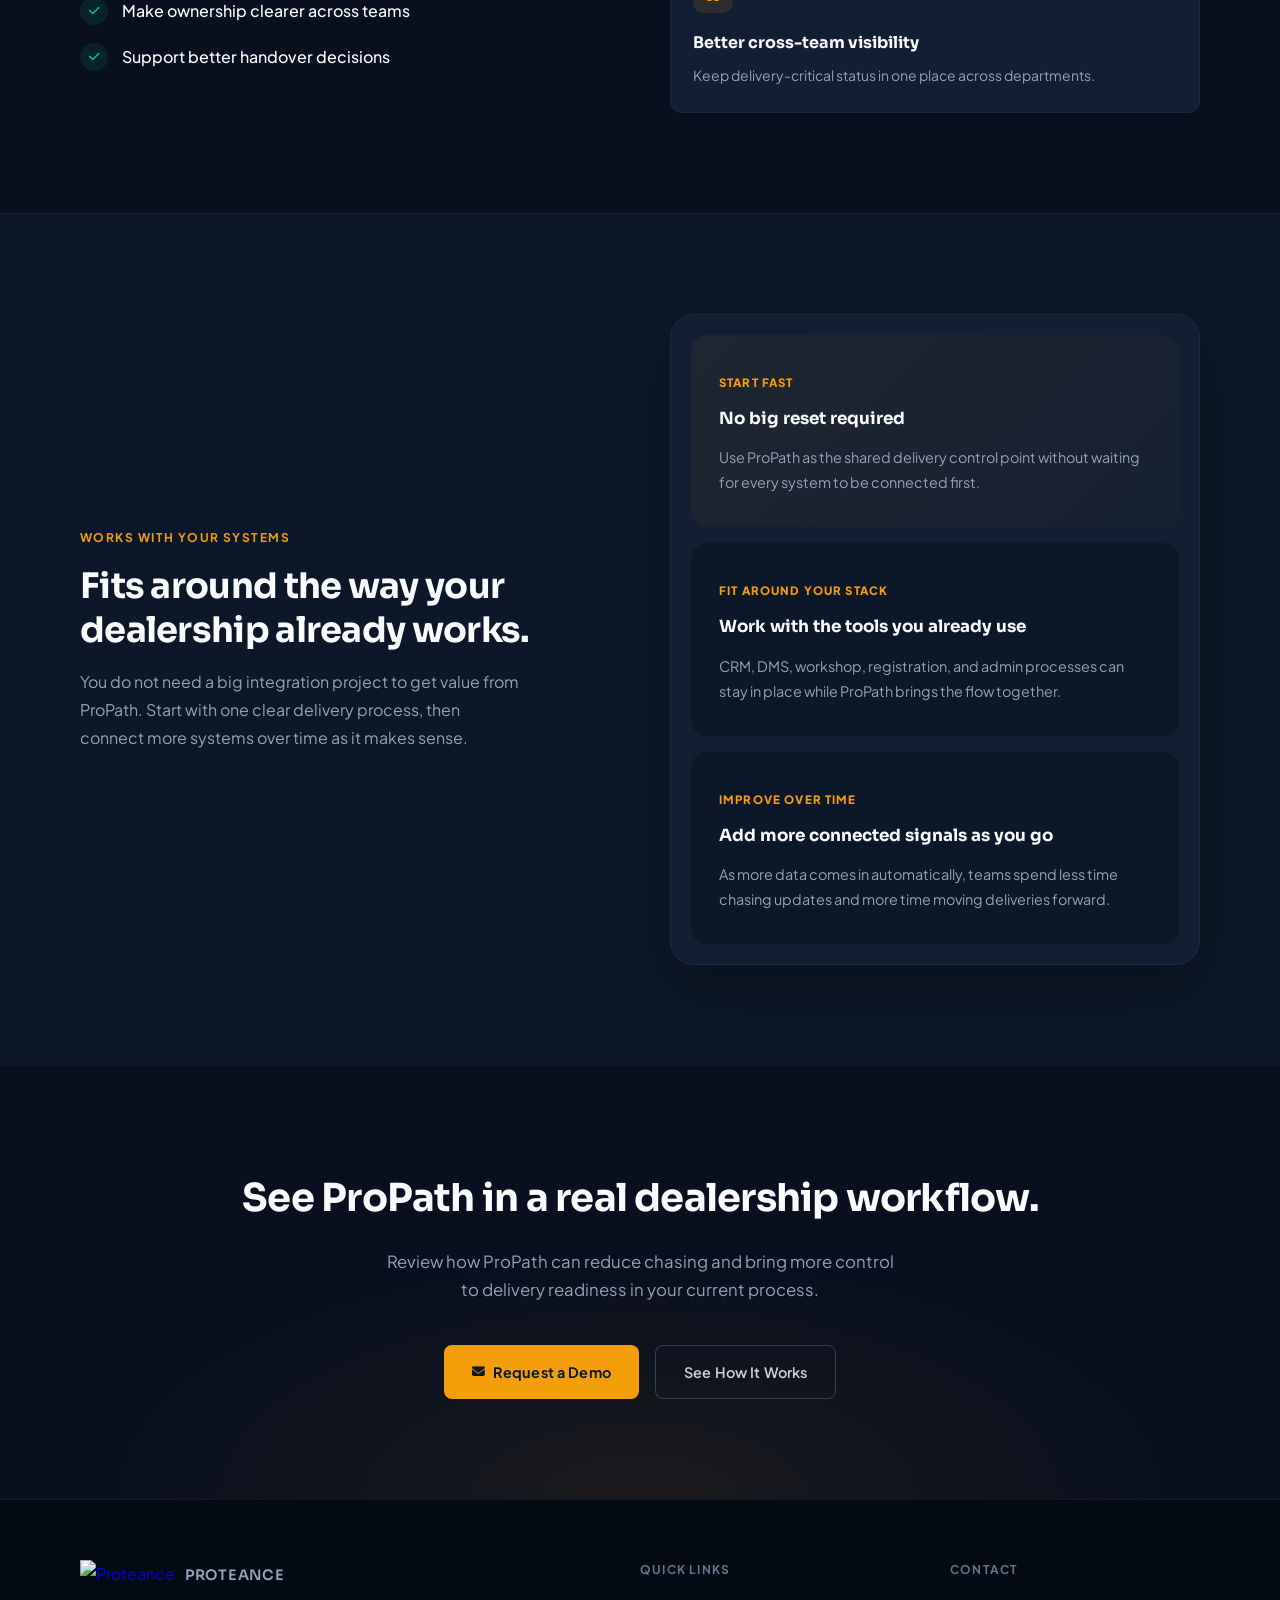
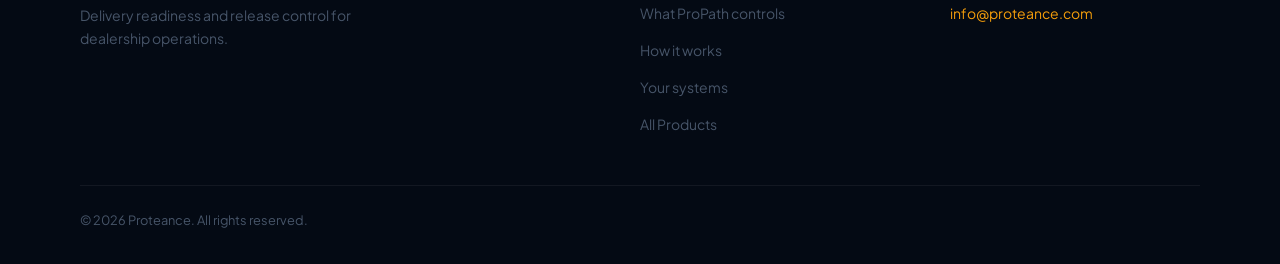
==== commit 9845f08a: "Add ProPath logos to profile page and homepage - Charcoal/gold logo on proteance-profile product car" ====
--- a/propath/index.html
+++ b/propath/index.html
@@ -44,6 +44,7 @@
 
             <!-- Left: Copy -->
             <div class="hero__copy">
+                <img src="../WebsiteImages/ProPath-LogoWhite-Blue.png" alt="ProPath" class="hero__product-logo">
                 <div class="hero__badge">
                     <span class="hero__badge-dot"></span>
                     Delivery Readiness Platform
